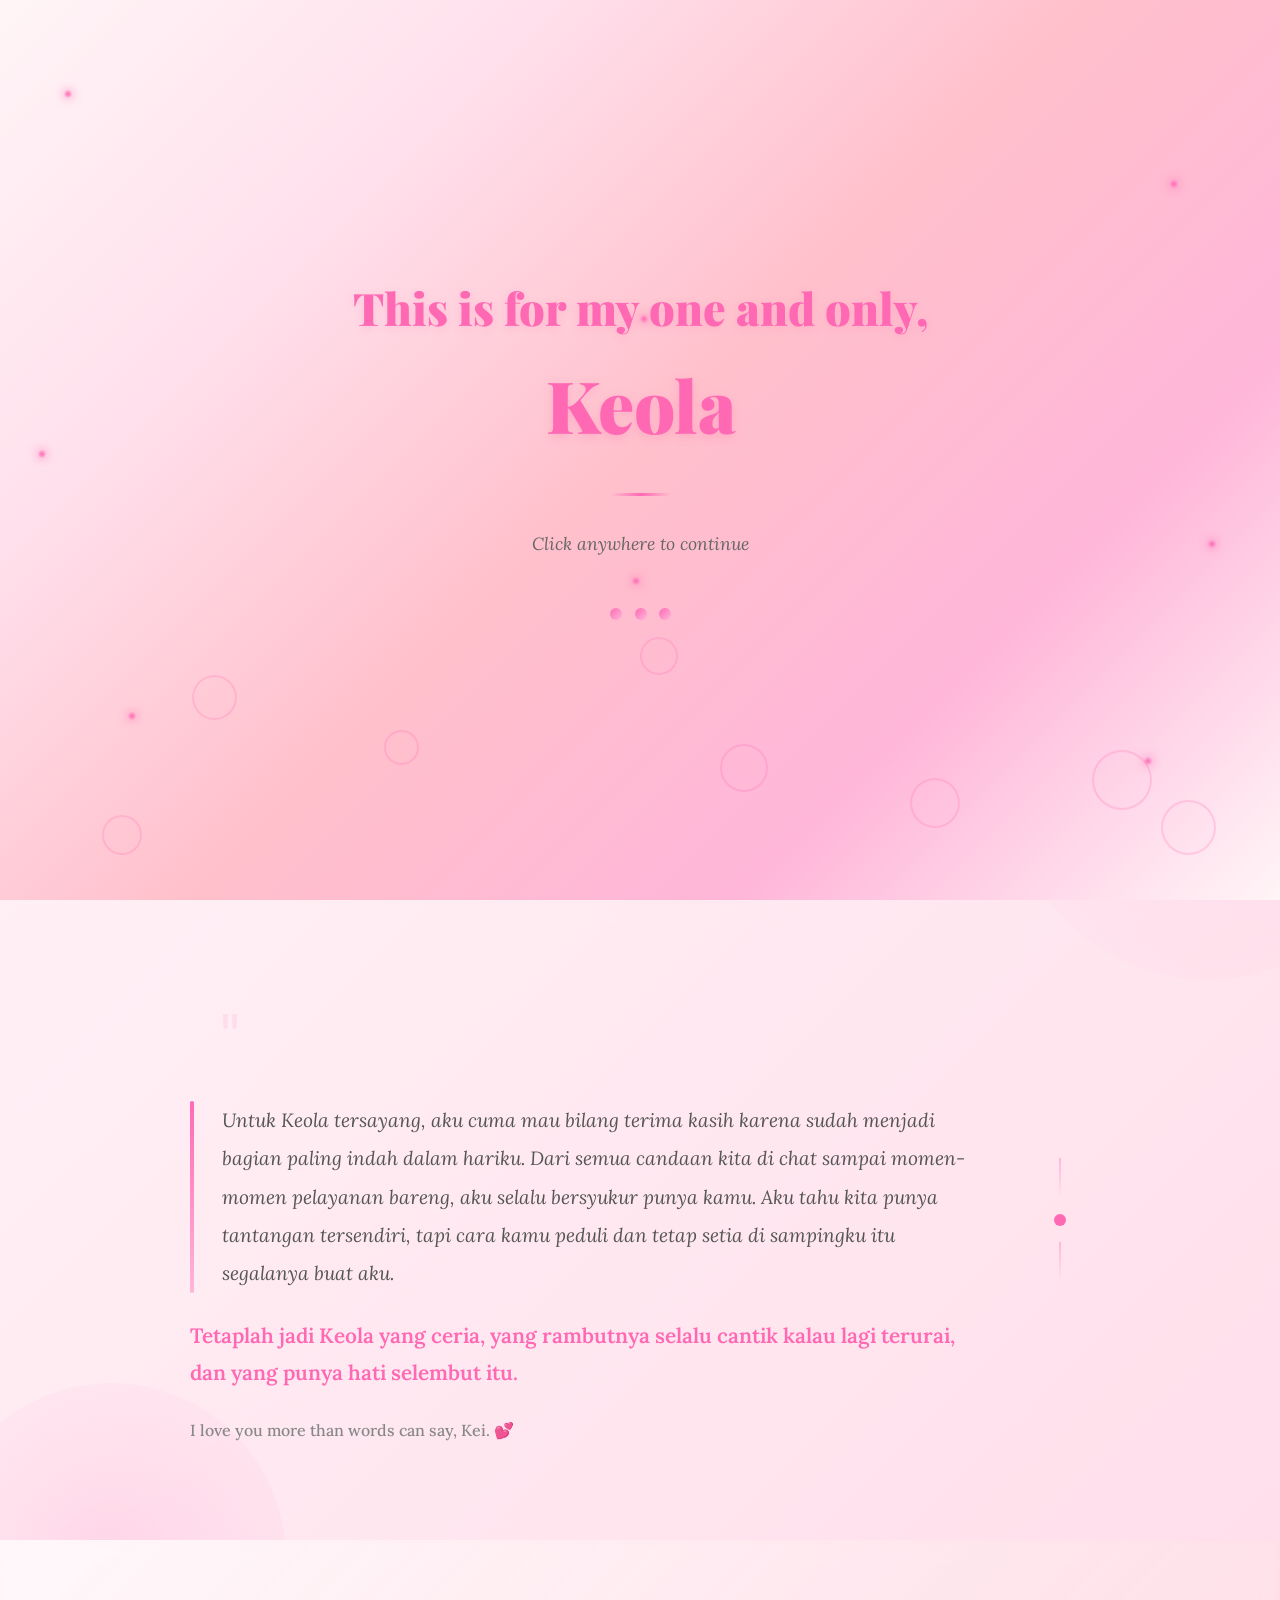
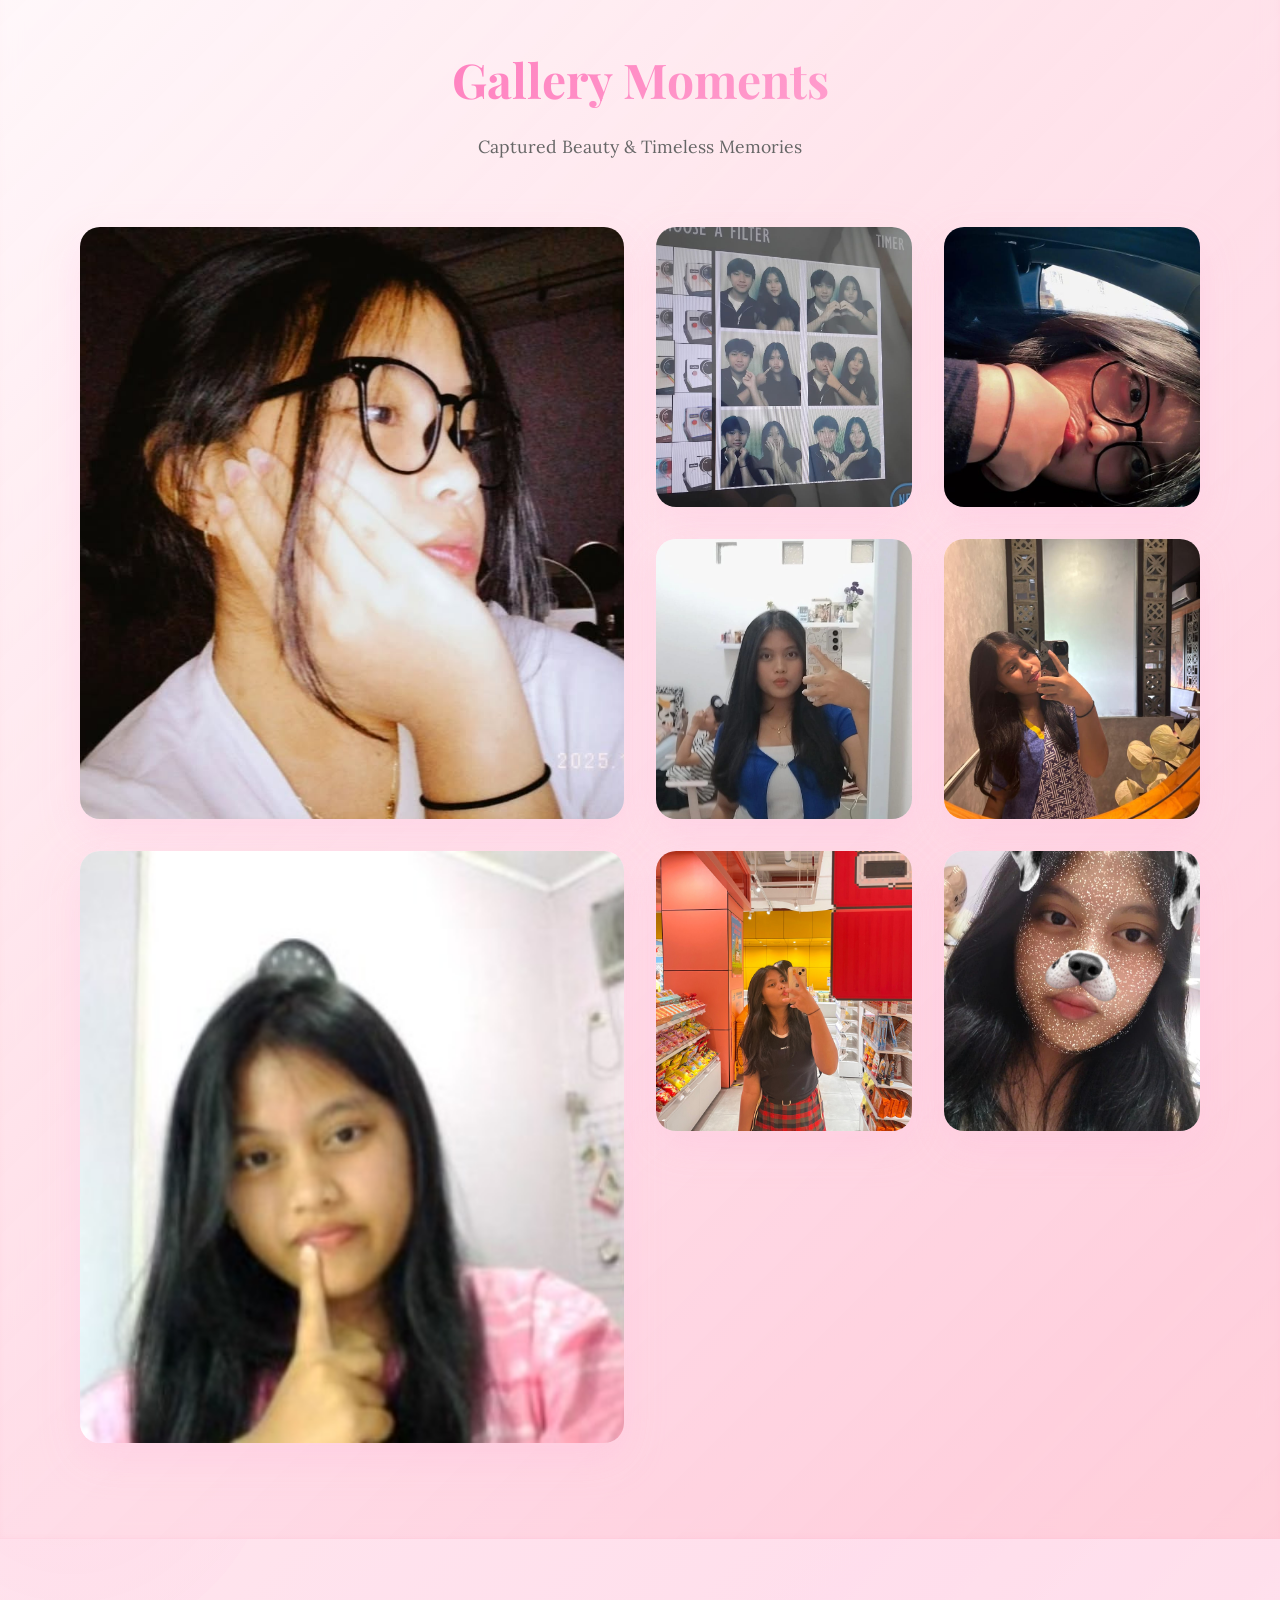
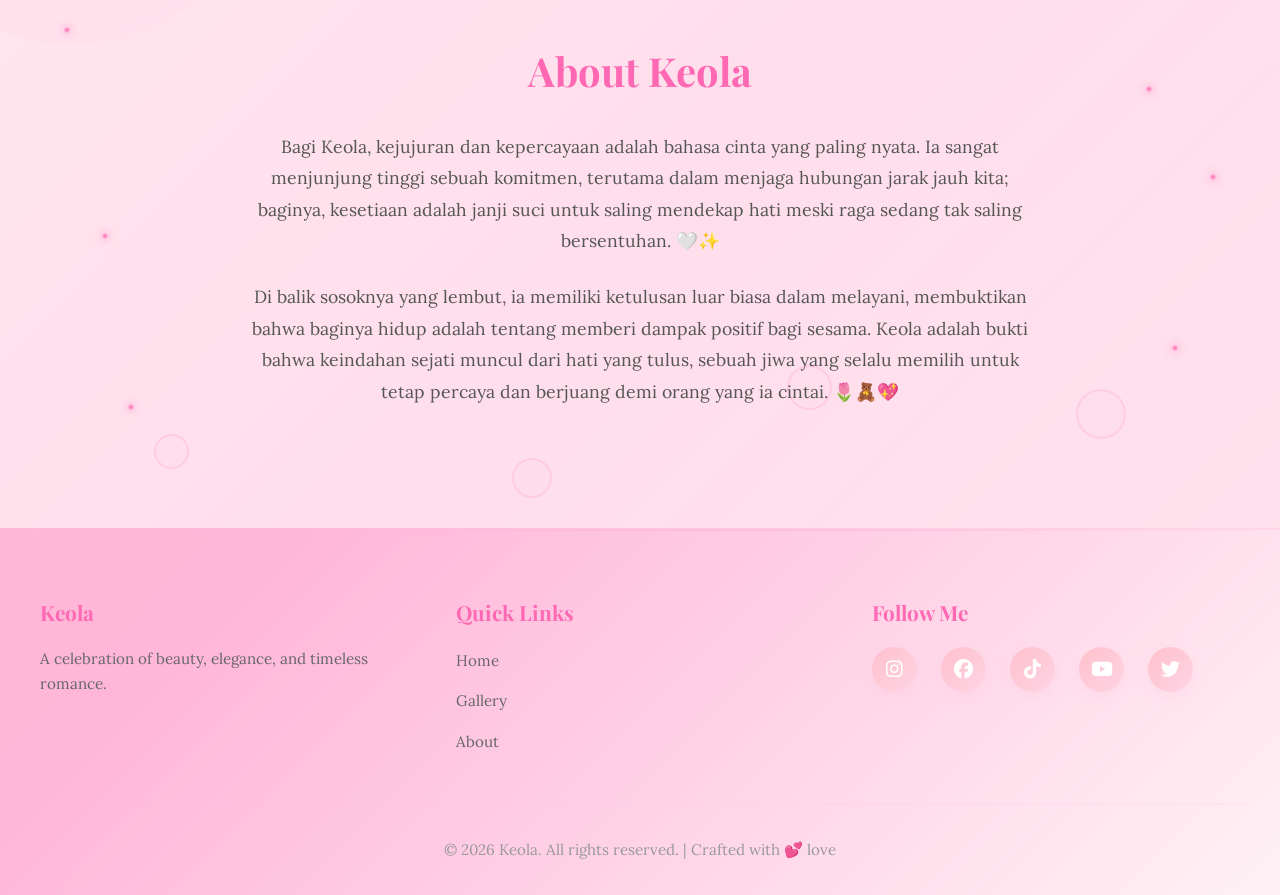
==== keolahtml/index.html @ 769387f6 "Add files via upload" ====
<!DOCTYPE html>
<html lang="id">
<head>
    <meta charset="UTF-8">
    <meta name="viewport" content="width=device-width, initial-scale=1.0">
    <title>Keola - Romantic Journey</title>
    <link rel="stylesheet" href="styles.css">
    <link rel="preconnect" href="https://fonts.googleapis.com">
    <link rel="preconnect" href="https://fonts.gstatic.com" crossorigin>
    <link href="https://fonts.googleapis.com/css2?family=Playfair+Display:wght@700;900&family=Lora:wght@400;500&display=swap" rel="stylesheet">
    <link rel="stylesheet" href="https://cdnjs.cloudflare.com/ajax/libs/font-awesome/6.4.0/css/all.min.css">
</head>
<body>
    <!-- Music Player (Auto-play & Looping) -->
    <audio id="bgMusic" autoplay loop preload="auto">
        <source src="assets/Firasat (Lirik) - Marcell.mp3" type="audio/mpeg">
    </audio>
    
    <!-- Splash Screen -->
    <div id="splashScreen" class="splash-screen">
        <div class="splash-content">
            <div class="splash-text-wrapper">
                <h1 class="splash-title">This is for my one and only,</h1>
                <p class="splash-subtitle">Keola</p>
                <div class="splash-divider"></div>
                <p class="splash-instruction">Click anywhere to continue</p>
            </div>
            <div class="splash-dots">
                <span class="dot"></span>
                <span class="dot"></span>
                <span class="dot"></span>
            </div>
        </div>
        
        <!-- Sparkle Elements -->
        <div class="sparkle sparkle-1"></div>
        <div class="sparkle sparkle-2"></div>
        <div class="sparkle sparkle-3"></div>
        <div class="sparkle sparkle-4"></div>
        <div class="sparkle sparkle-5"></div>
        <div class="sparkle sparkle-6"></div>
        <div class="sparkle sparkle-7"></div>
        <div class="sparkle sparkle-8"></div>
        
        <!-- Bubble Elements -->
        <div class="bubble bubble-1"></div>
        <div class="bubble bubble-2"></div>
        <div class="bubble bubble-3"></div>
        <div class="bubble bubble-4"></div>
        <div class="bubble bubble-5"></div>
        <div class="bubble bubble-6"></div>
        <div class="bubble bubble-7"></div>
        <div class="bubble bubble-8"></div>
    </div>
    
    <!-- Music Control Button -->
    <button class="music-toggle" id="musicToggle" title="Toggle Music">
        <i class="fas fa-volume-up"></i>
    </button>
    
    <!-- Gradient Background -->
    <div class="gradient-bg"></div>
    
    <!-- Navigation -->
    <nav class="navbar">
        <div class="logo">✨ Keola</div>
        <ul class="nav-links">
            <li><a href="#home">Home</a></li>
            <li><a href="#gallery">Gallery</a></li>
            <li><a href="#about">About</a></li>
        </ul>
    </nav>

    <!-- Hero Section with Video Background -->
    <section id="home" class="hero">
        <!-- Video Background Parallax -->
        <div class="hero-video-wrapper">
            <video autoplay muted loop playsinline class="hero-video">
                <source src="assets/keolavid.mp4" type="video/mp4">
            </video>
            <div class="hero-video-overlay"></div>
        </div>

        <div class="hero-content">
            <div class="hero-text">
                <h1 class="title">Keola</h1>
                <p class="subtitle">A Journey Through Beauty & Romance</p>
                <p class="description">Discover the elegance, warmth, and enchantment in every moment</p>
                <button class="cta-btn">Explore Now</button>
            </div>

            <div class="hero-images">
                <div class="image-container left-image">
                    <img src="assets/keola1.jpg" alt="Keola - Beautiful Moment 1" loading="lazy">
                    <div class="image-overlay"></div>
                </div>
                <div class="image-container right-image">
                    <img src="assets/keola2.jpg" alt="Keola - Beautiful Moment 2" loading="lazy">
                    <div class="image-overlay"></div>
                </div>
            </div>
        </div>

        <!-- Floating Particles -->
        <div class="particles">
            <div class="particle"></div>
            <div class="particle"></div>
            <div class="particle"></div>
            <div class="particle"></div>
            <div class="particle"></div>
        </div>
    </section>

    <!-- Quote/Testimonial Section -->
    <section id="quote" class="quote-section">
        <div class="quote-container">
            <div class="quote-wrapper">
                <svg class="quote-icon" viewBox="0 0 100 100">
                    <text x="50" y="80" font-size="80" text-anchor="middle">"</text>
                </svg>
                <p class="quote-text">Untuk Keola tersayang, aku cuma mau bilang terima kasih karena sudah menjadi bagian paling indah dalam hariku. Dari semua candaan kita di chat sampai momen-momen pelayanan bareng, aku selalu bersyukur punya kamu. Aku tahu kita punya tantangan tersendiri, tapi cara kamu peduli dan tetap setia di sampingku itu segalanya buat aku.</p>
                <p class="quote-highlight">Tetaplah jadi Keola yang ceria, yang rambutnya selalu cantik kalau lagi terurai, dan yang punya hati selembut itu.</p>
                <p class="quote-sign">I love you more than words can say, Kei. 💕</p>
            </div>
            <div class="quote-decoration">
                <div class="quote-line"></div>
                <div class="quote-dot"></div>
                <div class="quote-line"></div>
            </div>
        </div>
    </section>

    <!-- Gallery Section with Masonry -->
    <section id="gallery" class="gallery">
        <!-- Gallery Video Background -->
        <div class="gallery-video-wrapper">
            <video autoplay muted loop playsinline class="gallery-video">
                <source src="assets/keolavid2.mp4" type="video/mp4">
            </video>
            <div class="gallery-video-overlay"></div>
        </div>
        
        <div class="section-header">
            <h2>Gallery Moments</h2>
            <p>Captured Beauty & Timeless Memories</p>
        </div>
        
        <div class="gallery-masonry">
            <!-- Keola1.jpg -->
            <div class="gallery-item size-large">
                <div class="gallery-img-wrapper">
                    <img src="assets/keola1.jpg" alt="Keola Beautiful Moment 1" loading="lazy">
                    <div class="gallery-overlay">
                        <p>Essence of Beauty</p>
                    </div>
                </div>
            </div>
            
            <!-- Keola2.jpg -->
            <div class="gallery-item size-medium">
                <div class="gallery-img-wrapper">
                    <img src="assets/keola2.jpg" alt="Keola Beautiful Moment 2" loading="lazy">
                    <div class="gallery-overlay">
                        <p>Romantic Vibes</p>
                    </div>
                </div>
            </div>
            
            <!-- Keola3.jpeg -->
            <div class="gallery-item size-small">
                <div class="gallery-img-wrapper">
                    <img src="assets/keola3.jpeg" alt="Keola Beautiful Moment 3" loading="lazy">
                    <div class="gallery-overlay">
                        <p>Radiance</p>
                    </div>
                </div>
            </div>
            
            <!-- Keola4.jpeg -->
            <div class="gallery-item size-medium">
                <div class="gallery-img-wrapper">
                    <img src="assets/keola4.jpeg" alt="Keola Beautiful Moment 4" loading="lazy">
                    <div class="gallery-overlay">
                        <p>Grace</p>
                    </div>
                </div>
            </div>
            
            <!-- Keola5.jpeg -->
            <div class="gallery-item size-small">
                <div class="gallery-img-wrapper">
                    <img src="assets/keola5.jpeg" alt="Keola Beautiful Moment 5" loading="lazy">
                    <div class="gallery-overlay">
                        <p>Warmth</p>
                    </div>
                </div>
            </div>
            
            <!-- Keola6.jpeg -->
            <div class="gallery-item size-large">
                <div class="gallery-img-wrapper">
                    <img src="assets/keola6.jpeg" alt="Keola Beautiful Moment 6" loading="lazy">
                    <div class="gallery-overlay">
                        <p>Pure Light</p>
                    </div>
                </div>
            </div>
            
            <!-- Keola7.jpeg -->
            <div class="gallery-item size-small">
                <div class="gallery-img-wrapper">
                    <img src="assets/keola7.jpeg" alt="Keola Beautiful Moment 7" loading="lazy">
                    <div class="gallery-overlay">
                        <p>Serenity</p>
                    </div>
                </div>
            </div>
            
            <!-- Keola8.jpeg -->
            <div class="gallery-item size-medium">
                <div class="gallery-img-wrapper">
                    <img src="assets/keola8.jpeg" alt="Keola Beautiful Moment 8" loading="lazy">
                    <div class="gallery-overlay">
                        <p>Elegance</p>
                    </div>
                </div>
            </div>
            
            <!-- Keola9.jpeg -->
            <div class="gallery-item size-small">
                <div class="gallery-img-wrapper">
                    <img src="assets/keola9.jpeg" alt="Keola Beautiful Moment 9" loading="lazy">
                    <div class="gallery-overlay">
                        <p>Charm</p>
                    </div>
                </div>
            </div>
            
            <!-- Keola10.jpeg -->
            <div class="gallery-item size-medium">
                <div class="gallery-img-wrapper">
                    <img src="assets/keola10.jpeg" alt="Keola Beautiful Moment 10" loading="lazy">
                    <div class="gallery-overlay">
                        <p>Splendor</p>
                    </div>
                </div>
            </div>
        </div>
    </section>

    <!-- About Section -->
    <section id="about" class="about">
        <!-- Sparkle Elements -->
        <div class="about-sparkle sparkle-about-1"></div>
        <div class="about-sparkle sparkle-about-2"></div>
        <div class="about-sparkle sparkle-about-3"></div>
        <div class="about-sparkle sparkle-about-4"></div>
        <div class="about-sparkle sparkle-about-5"></div>
        <div class="about-sparkle sparkle-about-6"></div>
        
        <!-- Bubble Elements -->
        <div class="about-bubble bubble-about-1"></div>
        <div class="about-bubble bubble-about-2"></div>
        <div class="about-bubble bubble-about-3"></div>
        <div class="about-bubble bubble-about-4"></div>
        
        <div class="about-content">
            <h2>About Keola</h2>
            <p>Bagi Keola, kejujuran dan kepercayaan adalah bahasa cinta yang paling nyata. Ia sangat menjunjung tinggi sebuah komitmen, terutama dalam menjaga hubungan jarak jauh kita; baginya, kesetiaan adalah janji suci untuk saling mendekap hati meski raga sedang tak saling bersentuhan. 🤍✨</p>
            <p>Di balik sosoknya yang lembut, ia memiliki ketulusan luar biasa dalam melayani, membuktikan bahwa baginya hidup adalah tentang memberi dampak positif bagi sesama. Keola adalah bukti bahwa keindahan sejati muncul dari hati yang tulus, sebuah jiwa yang selalu memilih untuk tetap percaya dan berjuang demi orang yang ia cintai. 🌷🧸💖</p>
        </div>
    </section>

    <!-- Footer -->
    <footer class="footer">
        <div class="footer-content">
            <div class="footer-section">
                <h3>Keola</h3>
                <p>A celebration of beauty, elegance, and timeless romance.</p>
            </div>
            
            <div class="footer-section">
                <h4>Quick Links</h4>
                <ul>
                    <li><a href="#home">Home</a></li>
                    <li><a href="#gallery">Gallery</a></li>
                    <li><a href="#about">About</a></li>
                </ul>
            </div>
            
            <div class="footer-section">
                <h4>Follow Me</h4>
                <div class="social-links">
                    <a href="https://instagram.com" target="_blank" title="Instagram">
                        <i class="fab fa-instagram"></i>
                    </a>
                    <a href="https://facebook.com" target="_blank" title="Facebook">
                        <i class="fab fa-facebook"></i>
                    </a>
                    <a href="https://tiktok.com" target="_blank" title="TikTok">
                        <i class="fab fa-tiktok"></i>
                    </a>
                    <a href="https://youtube.com" target="_blank" title="YouTube">
                        <i class="fab fa-youtube"></i>
                    </a>
                    <a href="https://twitter.com" target="_blank" title="Twitter">
                        <i class="fab fa-twitter"></i>
                    </a>
                </div>
            </div>
        </div>
        
        <div class="footer-bottom">
            <p>&copy; 2026 Keola. All rights reserved. | Crafted with <span class="heart">💕</span> love</p>
        </div>
    </footer>

    <script src="script.js"></script>
</body>
</html>
---- keolahtml/styles.css ----
* {
    margin: 0;
    padding: 0;
    box-sizing: border-box;
}

:root {
    --primary-pink: #FFB6D9;
    --light-pink: #FFC0CB;
    --soft-pink: #FFD4E5;
    --dark-pink: #FF69B4;
    --cream: #FFF8F5;
    --gold: #D4AF37;
    --transition-smooth: all 0.5s cubic-bezier(0.34, 1.56, 0.64, 1);
}

html {
    scroll-behavior: smooth;
}

body {
    font-family: 'Lora', serif;
    color: #333;
    line-height: 1.8;
    overflow-x: hidden;
    background: linear-gradient(135deg, #fff5f7 0%, #ffe0ec 25%, #ffc0cb 50%, #ffb6d9 75%, #fff5f7 100%);
}

/* Audio Element (Hidden) */
#bgMusic {
    display: none;
}

/* ========== SPLASH SCREEN ========== */
.splash-screen {
    position: fixed;
    top: 0;
    left: 0;
    width: 100%;
    height: 100%;
    background: linear-gradient(135deg, #fff5f7 0%, #ffe0ec 25%, #ffc0cb 50%, #ffb6d9 75%, #fff5f7 100%);
    display: flex;
    align-items: center;
    justify-content: center;
    z-index: 2000;
    animation: fadeInSplash 0.8s ease-out;
    overflow: hidden;
}

@keyframes fadeInSplash {
    from {
        opacity: 0;
    }
    to {
        opacity: 1;
    }
}

.splash-screen.hide {
    animation: fadeOutSplash 0.8s ease-out forwards;
}

@keyframes fadeOutSplash {
    from {
        opacity: 1;
        transform: scale(1);
    }
    to {
        opacity: 0;
        transform: scale(1.05);
    }
}

.splash-content {
    text-align: center;
    position: relative;
    z-index: 10;
    animation: splashPopIn 1s cubic-bezier(0.34, 1.56, 0.64, 1) 0.3s both;
}

@keyframes splashPopIn {
    from {
        opacity: 0;
        transform: scale(0.8);
    }
    to {
        opacity: 1;
        transform: scale(1);
    }
}

.splash-text-wrapper {
    margin-bottom: 3rem;
}

.splash-title {
    font-family: 'Playfair Display', serif;
    font-size: 2.8rem;
    font-weight: 900;
    color: var(--dark-pink);
    margin: 0;
    line-height: 1.2;
    animation: textWave 2s ease-in-out infinite;
    text-shadow: 0 2px 8px rgba(255, 105, 180, 0.2);
}

@keyframes textWave {
    0%, 100% {
        filter: drop-shadow(0 0 5px rgba(255, 105, 180, 0.4));
    }
    50% {
        filter: drop-shadow(0 0 25px rgba(255, 105, 180, 0.7));
    }
}

.splash-subtitle {
    font-family: 'Playfair Display', serif;
    font-size: 4.5rem;
    font-weight: 900;
    color: var(--dark-pink);
    margin: 0.3rem 0 0 0;
    animation: subtitlePulse 1.5s ease-in-out infinite 0.3s;
    text-shadow: 0 3px 10px rgba(255, 105, 180, 0.3);
}

@keyframes subtitlePulse {
    0%, 100% {
        transform: scale(1);
        opacity: 0.9;
    }
    50% {
        transform: scale(1.1);
        opacity: 1;
    }
}

.splash-divider {
    width: 60px;
    height: 3px;
    background: linear-gradient(90deg, transparent, var(--dark-pink), transparent);
    margin: 1.5rem auto;
    animation: expandWidth 1s ease-out 0.6s both;
}

@keyframes expandWidth {
    from {
        width: 0;
        opacity: 0;
    }
    to {
        width: 60px;
        opacity: 1;
    }
}

.splash-instruction {
    font-size: 1.1rem;
    color: #666;
    margin: 2rem 0 0 0;
    animation: fadeInText 1.2s ease-out 0.9s both;
    font-style: italic;
}

@keyframes fadeInText {
    from {
        opacity: 0;
        transform: translateY(10px);
    }
    to {
        opacity: 1;
        transform: translateY(0);
    }
}

.splash-dots {
    display: flex;
    gap: 0.8rem;
    justify-content: center;
    margin-top: 2rem;
}

.splash-dots .dot {
    width: 12px;
    height: 12px;
    border-radius: 50%;
    background: linear-gradient(135deg, var(--dark-pink), var(--primary-pink));
    animation: bounceDot 1.4s ease-in-out infinite;
}

.splash-dots .dot:nth-child(2) {
    animation-delay: 0.2s;
}

.splash-dots .dot:nth-child(3) {
    animation-delay: 0.4s;
}

@keyframes bounceDot {
    0%, 100% {
        transform: translateY(0);
        opacity: 0.6;
    }
    50% {
        transform: translateY(-15px);
        opacity: 1;
    }
}

/* ========== SPARKLE ELEMENTS ========== */
.sparkle {
    position: absolute;
    width: 8px;
    height: 8px;
    background: radial-gradient(circle, var(--dark-pink), transparent);
    border-radius: 50%;
    box-shadow: 0 0 10px rgba(255, 105, 180, 0.8);
    animation: sparkleFloat 4s ease-in-out infinite;
    z-index: 5;
}

@keyframes sparkleFloat {
    0%, 100% {
        transform: translateY(0) translateX(0) scale(1);
        opacity: 0;
    }
    10% {
        opacity: 1;
    }
    90% {
        opacity: 1;
    }
    100% {
        transform: translateY(-100px) translateX(50px) scale(0);
        opacity: 0;
    }
}

.sparkle-1 {
    top: 10%;
    left: 5%;
    animation-duration: 3s;
    animation-delay: 0s;
}

.sparkle-2 {
    top: 20%;
    right: 8%;
    animation-duration: 3.5s;
    animation-delay: 0.5s;
}

.sparkle-3 {
    top: 50%;
    left: 3%;
    animation-duration: 4s;
    animation-delay: 1s;
}

.sparkle-4 {
    top: 60%;
    right: 5%;
    animation-duration: 3.8s;
    animation-delay: 0.8s;
}

.sparkle-5 {
    bottom: 20%;
    left: 10%;
    animation-duration: 4.2s;
    animation-delay: 1.2s;
}

.sparkle-6 {
    bottom: 15%;
    right: 10%;
    animation-duration: 3.6s;
    animation-delay: 0.3s;
}

.sparkle-7 {
    top: 35%;
    left: 50%;
    animation-duration: 3.9s;
    animation-delay: 0.7s;
}

.sparkle-8 {
    bottom: 35%;
    right: 50%;
    animation-duration: 4.1s;
    animation-delay: 1.4s;
}

/* ========== BUBBLE ELEMENTS ========== */
.bubble {
    position: absolute;
    border: 2px solid rgba(255, 105, 180, 0.6);
    border-radius: 50%;
    background: rgba(255, 182, 217, 0.1);
    animation: bubbleRise 8s ease-in infinite;
    z-index: 5;
    opacity: 0.4;
}

@keyframes bubbleRise {
    0% {
        transform: translateY(0) translateX(0) scale(1);
        opacity: 0.4;
    }
    50% {
        opacity: 0.6;
    }
    100% {
        transform: translateY(-200px) translateX(100px) scale(0.8);
        opacity: 0;
    }
}

.bubble-1 {
    width: 40px;
    height: 40px;
    bottom: 5%;
    left: 8%;
    animation-duration: 7s;
    animation-delay: 0s;
}

.bubble-2 {
    width: 60px;
    height: 60px;
    bottom: 10%;
    right: 10%;
    animation-duration: 8s;
    animation-delay: 1s;
}

.bubble-3 {
    width: 35px;
    height: 35px;
    bottom: 15%;
    left: 30%;
    animation-duration: 7.5s;
    animation-delay: 1.5s;
}

.bubble-4 {
    width: 50px;
    height: 50px;
    bottom: 8%;
    right: 25%;
    animation-duration: 8.5s;
    animation-delay: 0.5s;
}

.bubble-5 {
    width: 45px;
    height: 45px;
    bottom: 20%;
    left: 15%;
    animation-duration: 7.8s;
    animation-delay: 2s;
}

.bubble-6 {
    width: 55px;
    height: 55px;
    bottom: 5%;
    right: 5%;
    animation-duration: 8.2s;
    animation-delay: 1.2s;
}

.bubble-7 {
    width: 38px;
    height: 38px;
    bottom: 25%;
    left: 50%;
    animation-duration: 7.3s;
    animation-delay: 0.8s;
}

.bubble-8 {
    width: 48px;
    height: 48px;
    bottom: 12%;
    right: 40%;
    animation-duration: 8.3s;
    animation-delay: 1.8s;
}
.music-toggle {
    position: fixed;
    bottom: 30px;
    right: 30px;
    width: 50px;
    height: 50px;
    border-radius: 50%;
    background: linear-gradient(135deg, var(--dark-pink), var(--primary-pink));
    border: none;
    color: white;
    font-size: 1.2rem;
    cursor: pointer;
    z-index: 999;
    box-shadow: 0 8px 25px rgba(255, 105, 180, 0.3);
    transition: var(--transition-smooth);
    display: flex;
    align-items: center;
    justify-content: center;
    animation: floatButton 3s ease-in-out infinite;
}

@keyframes floatButton {
    0%, 100% { transform: translateY(0); }
    50% { transform: translateY(-10px); }
}

.music-toggle:hover {
    transform: scale(1.15) translateY(-10px);
    box-shadow: 0 12px 35px rgba(255, 105, 180, 0.5);
}

.music-toggle:active {
    transform: scale(0.95);
}

.music-toggle.muted {
    background: linear-gradient(135deg, #999, #bbb);
    opacity: 0.7;
}

/* Gradient Background */
.gradient-bg {
    position: fixed;
    top: 0;
    left: 0;
    width: 100%;
    height: 100%;
    background: linear-gradient(135deg, 
        #fff5f7 0%, 
        #ffe0ec 25%,
        #ffc0cb 50%, 
        #ffb6d9 75%, 
        #fff5f7 100%);
    background-size: 400% 400%;
    animation: gradientShift 15s ease infinite;
    z-index: -2;
    pointer-events: none;
}

@keyframes gradientShift {
    0% { background-position: 0% 50%; }
    50% { background-position: 100% 50%; }
    100% { background-position: 0% 50%; }
}

/* Navigation Bar */
.navbar {
    position: fixed;
    top: 0;
    left: 0;
    right: 0;
    display: flex;
    justify-content: space-between;
    align-items: center;
    padding: 1.5rem 3rem;
    background: rgba(255, 255, 255, 0.7);
    backdrop-filter: blur(10px);
    z-index: 1000;
    box-shadow: 0 4px 30px rgba(255, 182, 217, 0.15);
    animation: navSlideDown 0.8s ease;
}

@keyframes navSlideDown {
    from {
        transform: translateY(-100%);
        opacity: 0;
    }
    to {
        transform: translateY(0);
        opacity: 1;
    }
}

.logo {
    font-family: 'Playfair Display', serif;
    font-size: 1.8rem;
    font-weight: 700;
    background: linear-gradient(135deg, var(--dark-pink), var(--primary-pink));
    -webkit-background-clip: text;
    -webkit-text-fill-color: transparent;
    background-clip: text;
    transition: var(--transition-smooth);
}

.logo:hover {
    transform: scale(1.1) rotate(2deg);
    filter: drop-shadow(0 5px 15px rgba(255, 105, 180, 0.4));
}

.nav-links {
    display: flex;
    list-style: none;
    gap: 2rem;
}

.nav-links a {
    text-decoration: none;
    color: #333;
    font-weight: 500;
    position: relative;
    transition: color 0.3s ease;
}

.nav-links a::after {
    content: '';
    position: absolute;
    bottom: -5px;
    left: 0;
    width: 0;
    height: 2px;
    background: linear-gradient(90deg, var(--dark-pink), var(--primary-pink));
    transition: width 0.3s ease;
}

.nav-links a:hover::after {
    width: 100%;
}

/* Hero Section */
.hero {
    position: relative;
    min-height: 100vh;
    display: flex;
    align-items: center;
    justify-content: center;
    padding: 6rem 3rem 3rem;
    overflow: hidden;
    z-index: 1;
}

/* Hero Video Background with Parallax */
.hero-video-wrapper {
    position: absolute;
    top: 0;
    left: 0;
    width: 100%;
    height: 100%;
    z-index: 0;
    overflow: hidden;
}

.hero-video {
    width: 100%;
    height: 100%;
    object-fit: cover;
    display: block;
    will-change: transform;
}

.hero-video-overlay {
    position: absolute;
    top: 0;
    left: 0;
    width: 100%;
    height: 100%;
    background: linear-gradient(135deg, 
        rgba(255, 255, 255, 0.4) 0%,
        rgba(255, 224, 236, 0.3) 50%,
        rgba(255, 192, 203, 0.4) 100%);
    z-index: 1;
    backdrop-filter: blur(2px);
    pointer-events: none;
}

.hero-content {
    display: grid;
    grid-template-columns: 1fr 1fr;
    gap: 3rem;
    align-items: center;
    max-width: 1400px;
    width: 100%;
    animation: fadeInUp 1s ease-out;
    position: relative;
    z-index: 10;
}

@keyframes fadeInUp {
    from {
        opacity: 0;
        transform: translateY(30px);
    }
    to {
        opacity: 1;
        transform: translateY(0);
    }
}

.hero-text {
    z-index: 10;
    animation: slideInLeft 1s ease-out;
}

@keyframes slideInLeft {
    from {
        opacity: 0;
        transform: translateX(-50px);
    }
    to {
        opacity: 1;
        transform: translateX(0);
    }
}

.title {
    font-family: 'Playfair Display', serif;
    font-size: 5rem;
    font-weight: 900;
    background: linear-gradient(135deg, var(--dark-pink), var(--primary-pink), var(--soft-pink));
    -webkit-background-clip: text;
    -webkit-text-fill-color: transparent;
    background-clip: text;
    line-height: 1.1;
    margin-bottom: 1rem;
    text-shadow: 0 2px 10px rgba(255, 182, 217, 0.2);
    animation: textGlow 3s ease-in-out infinite;
}

@keyframes textGlow {
    0%, 100% { 
        filter: drop-shadow(0 0 5px rgba(255, 105, 180, 0.3));
    }
    50% { 
        filter: drop-shadow(0 0 20px rgba(255, 105, 180, 0.6));
    }
}

.subtitle {
    font-size: 1.5rem;
    color: var(--dark-pink);
    margin-bottom: 0.5rem;
    font-weight: 500;
    animation: slideInLeft 1s ease-out 0.2s both;
}

.description {
    font-size: 1.1rem;
    color: #555;
    margin-bottom: 2rem;
    line-height: 1.6;
    animation: slideInLeft 1s ease-out 0.4s both;
}

.cta-btn {
    padding: 0.9rem 2.5rem;
    font-size: 1rem;
    border: none;
    border-radius: 50px;
    background: linear-gradient(135deg, var(--dark-pink), var(--primary-pink));
    color: white;
    cursor: pointer;
    font-weight: 600;
    transition: var(--transition-smooth);
    box-shadow: 0 8px 25px rgba(255, 105, 180, 0.3);
    font-family: 'Lora', serif;
    animation: slideInLeft 1s ease-out 0.6s both;
    position: relative;
    overflow: hidden;
}

.cta-btn::before {
    content: '';
    position: absolute;
    top: 0;
    left: -100%;
    width: 100%;
    height: 100%;
    background: linear-gradient(90deg, transparent, rgba(255, 255, 255, 0.3), transparent);
    transition: left 0.5s;
}

.cta-btn:hover::before {
    left: 100%;
}

.cta-btn:hover {
    transform: translateY(-5px) scale(1.05);
    box-shadow: 0 15px 40px rgba(255, 105, 180, 0.5);
}

.cta-btn:active {
    transform: translateY(-2px) scale(1.02);
}

/* Hero Images */
.hero-images {
    display: grid;
    grid-template-columns: 1fr 1fr;
    gap: 2rem;
    animation: slideInRight 1s ease-out;
    perspective: 1000px;
}

@keyframes slideInRight {
    from {
        opacity: 0;
        transform: translateX(50px);
    }
    to {
        opacity: 1;
        transform: translateX(0);
    }
}

.image-container {
    position: relative;
    border-radius: 20px;
    overflow: hidden;
    box-shadow: 0 15px 50px rgba(255, 182, 217, 0.3);
    transition: var(--transition-smooth);
    cursor: pointer;
    transform-style: preserve-3d;
}

.image-container img {
    width: 100%;
    height: 400px;
    object-fit: cover;
    display: block;
    transition: transform 0.6s cubic-bezier(0.34, 1.56, 0.64, 1);
}

.image-container:hover {
    transform: translateY(-10px) rotateX(5deg) rotateY(-5deg);
    box-shadow: 0 25px 60px rgba(255, 182, 217, 0.5);
}

.image-container:hover img {
    transform: scale(1.12) rotate(2deg);
}

.image-overlay {
    position: absolute;
    top: 0;
    left: 0;
    width: 100%;
    height: 100%;
    background: linear-gradient(135deg, rgba(255, 182, 217, 0.4), rgba(255, 105, 180, 0.3));
    opacity: 0;
    transition: opacity 0.5s cubic-bezier(0.34, 1.56, 0.64, 1);
    display: flex;
    align-items: center;
    justify-content: center;
}

.image-container:hover .image-overlay {
    opacity: 1;
}

.image-overlay p {
    color: white;
    font-size: 1.3rem;
    font-weight: 600;
    text-shadow: 0 3px 10px rgba(0, 0, 0, 0.3);
    animation: fadeInScale 0.5s ease;
}

@keyframes fadeInScale {
    from {
        opacity: 0;
        transform: scale(0.8);
    }
    to {
        opacity: 1;
        transform: scale(1);
    }
}

.left-image {
    transform: translateY(20px);
    animation: floatLeft 3s ease-in-out infinite;
}

.right-image {
    transform: translateY(-20px);
    animation: floatRight 3s ease-in-out infinite;
}

@keyframes floatLeft {
    0%, 100% { transform: translateY(20px) rotateZ(-1deg); }
    50% { transform: translateY(0px) rotateZ(1deg); }
}

@keyframes floatRight {
    0%, 100% { transform: translateY(-20px) rotateZ(1deg); }
    50% { transform: translateY(-40px) rotateZ(-1deg); }
}

/* Particles */
.particles {
    position: absolute;
    width: 100%;
    height: 100%;
    top: 0;
    left: 0;
    overflow: hidden;
    z-index: 0;
}

.particle {
    position: absolute;
    width: 10px;
    height: 10px;
    background: radial-gradient(circle, rgba(255, 182, 217, 0.8), transparent);
    border-radius: 50%;
    animation: float 20s infinite ease-in;
    box-shadow: 0 0 20px rgba(255, 182, 217, 0.6);
}

.particle:nth-child(1) {
    top: 20%;
    left: 10%;
    animation-duration: 20s;
    animation-delay: 0s;
}

.particle:nth-child(2) {
    top: 50%;
    left: 80%;
    animation-duration: 25s;
    animation-delay: 2s;
}

.particle:nth-child(3) {
    top: 70%;
    left: 20%;
    animation-duration: 22s;
    animation-delay: 4s;
}

.particle:nth-child(4) {
    top: 30%;
    left: 60%;
    animation-duration: 28s;
    animation-delay: 1s;
}

.particle:nth-child(5) {
    top: 80%;
    left: 50%;
    animation-duration: 26s;
    animation-delay: 3s;
}

@keyframes float {
    0% {
        transform: translateY(0) translateX(0) scale(1);
        opacity: 0;
    }
    10% {
        opacity: 1;
    }
    90% {
        opacity: 1;
    }
    100% {
        transform: translateY(-100vh) translateX(100px) scale(0);
        opacity: 0;
    }
}

/* Quote Section */
.quote-section {
    padding: 6rem 3rem;
    background: linear-gradient(135deg, rgba(255, 240, 245, 0.95), rgba(255, 224, 236, 0.95));
    backdrop-filter: blur(10px);
    position: relative;
    overflow: hidden;
}

.quote-section::before {
    content: '';
    position: absolute;
    top: -50%;
    right: -10%;
    width: 400px;
    height: 400px;
    background: radial-gradient(circle, rgba(255, 182, 217, 0.2), transparent);
    border-radius: 50%;
    animation: float 20s ease-in-out infinite;
}

.quote-section::after {
    content: '';
    position: absolute;
    bottom: -30%;
    left: -5%;
    width: 350px;
    height: 350px;
    background: radial-gradient(circle, rgba(255, 105, 180, 0.15), transparent);
    border-radius: 50%;
    animation: float 25s ease-in-out infinite reverse;
}

.quote-container {
    max-width: 900px;
    margin: 0 auto;
    position: relative;
    z-index: 10;
    display: flex;
    align-items: center;
    justify-content: center;
    gap: 3rem;
}

.quote-wrapper {
    flex: 1;
    animation: slideInUp 1s ease-out 0.3s both;
}

@keyframes slideInUp {
    from {
        opacity: 0;
        transform: translateY(40px);
    }
    to {
        opacity: 1;
        transform: translateY(0);
    }
}

.quote-icon {
    width: 80px;
    height: 80px;
    fill: var(--primary-pink);
    opacity: 0.3;
    margin-bottom: 1rem;
    animation: bounce 2s ease-in-out infinite;
}

@keyframes bounce {
    0%, 100% { transform: translateY(0); }
    50% { transform: translateY(-15px); }
}

.quote-text {
    font-size: 1.2rem;
    color: #555;
    line-height: 2;
    margin-bottom: 1.5rem;
    font-style: italic;
    transition: var(--transition-smooth);
    position: relative;
    padding-left: 2rem;
}

.quote-text::before {
    content: '';
    position: absolute;
    left: 0;
    top: 0;
    width: 4px;
    height: 100%;
    background: linear-gradient(180deg, var(--dark-pink), var(--primary-pink));
    border-radius: 2px;
}

.quote-text:hover {
    color: var(--dark-pink);
    transform: translateX(10px);
}

.quote-highlight {
    font-size: 1.3rem;
    font-weight: 600;
    color: var(--dark-pink);
    margin-bottom: 1.5rem;
    animation: slideInUp 1s ease-out 0.5s both;
}

.quote-sign {
    font-size: 1rem;
    color: #888;
    font-weight: 500;
    animation: slideInUp 1s ease-out 0.7s both;
}

.quote-decoration {
    flex: 0 0 60px;
    display: flex;
    flex-direction: column;
    align-items: center;
    gap: 1rem;
    animation: slideInRight 1s ease-out 0.3s both;
}

.quote-line {
    width: 2px;
    height: 40px;
    background: linear-gradient(180deg, var(--primary-pink), transparent);
    animation: expandHeight 1s ease-out 0.5s both;
}

@keyframes expandHeight {
    from {
        height: 0;
    }
    to {
        height: 40px;
    }
}

.quote-dot {
    width: 12px;
    height: 12px;
    background: var(--dark-pink);
    border-radius: 50%;
    animation: pulse 2s ease-in-out infinite;
}

@keyframes pulse {
    0%, 100% {
        box-shadow: 0 0 0 0 rgba(255, 105, 180, 0.7);
    }
    50% {
        box-shadow: 0 0 0 10px rgba(255, 105, 180, 0);
    }
}

/* Gallery Section with Masonry */
.gallery {
    padding: 6rem 3rem;
    background: rgba(255, 255, 255, 0.3);
    backdrop-filter: blur(10px);
    position: relative;
    overflow: hidden;
}

/* Gallery Video Background */
.gallery-video-wrapper {
    position: absolute;
    top: 0;
    left: 0;
    width: 100%;
    height: 100%;
    z-index: 0;
    overflow: hidden;
}

.gallery-video {
    width: 100%;
    height: 100%;
    object-fit: cover;
    display: block;
    will-change: transform;
    opacity: 0.70;
}

.gallery-video-overlay {
    position: absolute;
    top: 0;
    left: 0;
    width: 100%;
    height: 100%;
    background: linear-gradient(135deg, 
        rgba(255, 255, 255, 0.6) 0%,
        rgba(255, 224, 236, 0.5) 50%,
        rgba(255, 192, 203, 0.6) 100%);
    z-index: 1;
    backdrop-filter: blur(3px);
    pointer-events: none;
}

.section-header {
    text-align: center;
    margin-bottom: 4rem;
    animation: slideInUp 1s ease-out;
    position: relative;
    z-index: 10;
}

.section-header h2 {
    font-family: 'Playfair Display', serif;
    font-size: 3rem;
    background: linear-gradient(135deg, var(--dark-pink), var(--primary-pink));
    -webkit-background-clip: text;
    -webkit-text-fill-color: transparent;
    background-clip: text;
    margin-bottom: 0.5rem;
}

.section-header p {
    font-size: 1.1rem;
    color: #666;
}

.gallery-masonry {
    display: grid;
    grid-template-columns: repeat(auto-fit, minmax(250px, 1fr));
    gap: 2rem;
    max-width: 1600px;
    margin: 0 auto;
    grid-auto-rows: 280px;
    padding: 0 2rem;
    position: relative;
    z-index: 10;
}

.gallery-item {
    position: relative;
    border-radius: 20px;
    overflow: hidden;
    cursor: pointer;
    box-shadow: 0 15px 40px rgba(255, 182, 217, 0.3);
    transition: var(--transition-smooth);
    animation: fadeInScale 0.8s ease-out;
    transform-style: preserve-3d;
    background: linear-gradient(135deg, rgba(255, 240, 245, 0.8), rgba(255, 224, 236, 0.8));
}

.gallery-item:nth-child(1) { animation-delay: 0.1s; }
.gallery-item:nth-child(2) { animation-delay: 0.2s; }
.gallery-item:nth-child(3) { animation-delay: 0.3s; }
.gallery-item:nth-child(4) { animation-delay: 0.4s; }
.gallery-item:nth-child(5) { animation-delay: 0.5s; }
.gallery-item:nth-child(6) { animation-delay: 0.6s; }
.gallery-item:nth-child(7) { animation-delay: 0.7s; }
.gallery-item:nth-child(8) { animation-delay: 0.8s; }
.gallery-item:nth-child(9) { animation-delay: 0.9s; }
.gallery-item:nth-child(10) { animation-delay: 1s; }
.gallery-item:nth-child(11) { animation-delay: 1.1s; }
.gallery-item:nth-child(12) { animation-delay: 1.2s; }

.gallery-item.size-large {
    grid-column: span 2;
    grid-row: span 2;
}

.gallery-item.size-medium {
    grid-column: span 1;
    grid-row: span 1;
}

.gallery-item.size-small {
    grid-column: span 1;
    grid-row: span 1;
}

.gallery-img-wrapper {
    position: relative;
    width: 100%;
    height: 100%;
    overflow: hidden;
}

.gallery-img-wrapper img {
    width: 100%;
    height: 100%;
    object-fit: cover;
    transition: transform 0.7s cubic-bezier(0.34, 1.56, 0.64, 1);
    display: block;
}

.gallery-item:hover .gallery-img-wrapper img {
    transform: scale(1.15) rotate(3deg);
}

.gallery-overlay {
    position: absolute;
    top: 0;
    left: 0;
    width: 100%;
    height: 100%;
    background: linear-gradient(135deg, rgba(255, 105, 180, 0.5), rgba(255, 182, 217, 0.4));
    display: flex;
    align-items: center;
    justify-content: center;
    opacity: 0;
    transition: opacity 0.5s cubic-bezier(0.34, 1.56, 0.64, 1);
    backdrop-filter: blur(2px);
}

.gallery-item:hover .gallery-overlay {
    opacity: 1;
}

.gallery-overlay p {
    color: white;
    font-size: 1.2rem;
    font-weight: 600;
    text-shadow: 0 3px 10px rgba(0, 0, 0, 0.3);
    text-align: center;
    animation: popIn 0.5s cubic-bezier(0.34, 1.56, 0.64, 1);
}

@keyframes popIn {
    0% {
        opacity: 0;
        transform: scale(0) rotate(-180deg);
    }
    100% {
        opacity: 1;
        transform: scale(1) rotate(0deg);
    }
}

@keyframes fadeInScale {
    from {
        opacity: 0;
        transform: scale(0.8);
    }
    to {
        opacity: 1;
        transform: scale(1);
    }
}

/* About Section */
.about {
    padding: 6rem 3rem;
    background: linear-gradient(135deg, rgba(255, 240, 245, 0.8), rgba(255, 224, 236, 0.8));
    position: relative;
    overflow: hidden;
}

.about::before {
    content: '';
    position: absolute;
    top: -50%;
    left: -10%;
    width: 400px;
    height: 400px;
    background: radial-gradient(circle, rgba(255, 182, 217, 0.2), transparent);
    border-radius: 50%;
    animation: float 25s ease-in-out infinite;
}

.about-content {
    max-width: 800px;
    margin: 0 auto;
    text-align: center;
    position: relative;
    z-index: 10;
    animation: slideInUp 1s ease-out;
}

.about-content h2 {
    font-family: 'Playfair Display', serif;
    font-size: 2.5rem;
    color: var(--dark-pink);
    margin-bottom: 1.5rem;
}

.about-content p {
    font-size: 1.1rem;
    color: #555;
    margin-bottom: 1.5rem;
    line-height: 1.8;
    transition: var(--transition-smooth);
}

.about-content p:hover {
    color: var(--dark-pink);
    transform: translateX(10px);
}

.about-closing {
    font-size: 1.25rem;
    font-weight: 600;
    color: var(--dark-pink);
    background: rgba(255, 182, 217, 0.1);
    padding: 1.5rem;
    border-radius: 15px;
    border-left: 5px solid var(--dark-pink);
    margin-top: 2rem;
    animation: slideInUp 1s ease-out 0.6s both;
}

/* ========== ABOUT SPARKLES ========== */
.about-sparkle {
    position: absolute;
    width: 6px;
    height: 6px;
    background: radial-gradient(circle, var(--dark-pink), transparent);
    border-radius: 50%;
    box-shadow: 0 0 8px rgba(255, 105, 180, 0.7);
    animation: aboutSparkleFloat 5s ease-in-out infinite;
    z-index: 5;
}

@keyframes aboutSparkleFloat {
    0%, 100% {
        transform: translateY(0) translateX(0) scale(1);
        opacity: 0;
    }
    10% {
        opacity: 1;
    }
    90% {
        opacity: 1;
    }
    100% {
        transform: translateY(-80px) translateX(40px) scale(0);
        opacity: 0;
    }
}

.sparkle-about-1 {
    top: 15%;
    left: 5%;
    animation-duration: 4s;
    animation-delay: 0s;
}

.sparkle-about-2 {
    top: 25%;
    right: 10%;
    animation-duration: 4.5s;
    animation-delay: 0.5s;
}

.sparkle-about-3 {
    top: 50%;
    left: 8%;
    animation-duration: 4.2s;
    animation-delay: 1s;
}

.sparkle-about-4 {
    bottom: 30%;
    right: 8%;
    animation-duration: 4.8s;
    animation-delay: 0.8s;
}

.sparkle-about-5 {
    top: 40%;
    right: 5%;
    animation-duration: 4.3s;
    animation-delay: 1.2s;
}

.sparkle-about-6 {
    bottom: 20%;
    left: 10%;
    animation-duration: 4.6s;
    animation-delay: 0.3s;
}

/* ========== ABOUT BUBBLES ========== */
.about-bubble {
    position: absolute;
    border: 2px solid rgba(255, 105, 180, 0.5);
    border-radius: 50%;
    background: rgba(255, 182, 217, 0.08);
    animation: aboutBubbleRise 9s ease-in infinite;
    z-index: 4;
    opacity: 0.3;
}

@keyframes aboutBubbleRise {
    0% {
        transform: translateY(0) translateX(0) scale(1);
        opacity: 0.3;
    }
    50% {
        opacity: 0.5;
    }
    100% {
        transform: translateY(-150px) translateX(80px) scale(0.9);
        opacity: 0;
    }
}

.bubble-about-1 {
    width: 35px;
    height: 35px;
    bottom: 10%;
    left: 12%;
    animation-duration: 8s;
    animation-delay: 0s;
}

.bubble-about-2 {
    width: 50px;
    height: 50px;
    bottom: 15%;
    right: 12%;
    animation-duration: 9s;
    animation-delay: 1s;
}

.bubble-about-3 {
    width: 40px;
    height: 40px;
    bottom: 5%;
    left: 40%;
    animation-duration: 8.5s;
    animation-delay: 1.5s;
}

.bubble-about-4 {
    width: 45px;
    height: 45px;
    bottom: 20%;
    right: 35%;
    animation-duration: 8.8s;
    animation-delay: 0.5s;
}

/* Contact Section */
.contact {
    padding: 6rem 3rem;
    text-align: center;
    position: relative;
    overflow: hidden;
}

.contact::before {
    content: '';
    position: absolute;
    bottom: -50%;
    right: -10%;
    width: 400px;
    height: 400px;
    background: radial-gradient(circle, rgba(255, 182, 217, 0.2), transparent);
    border-radius: 50%;
    animation: float 20s ease-in-out infinite;
}

.contact-content {
    position: relative;
    z-index: 10;
    animation: slideInUp 1s ease-out;
}

.contact-content h2 {
    font-family: 'Playfair Display', serif;
    font-size: 2.5rem;
    color: var(--dark-pink);
    margin-bottom: 0.5rem;
}

.contact-content p {
    font-size: 1.1rem;
    color: #666;
    margin-bottom: 2rem;
}

.contact-btn {
    padding: 0.9rem 2.5rem;
    font-size: 1rem;
    border: 2px solid var(--dark-pink);
    border-radius: 50px;
    background: white;
    color: var(--dark-pink);
    cursor: pointer;
    font-weight: 600;
    transition: var(--transition-smooth);
    font-family: 'Lora', serif;
    position: relative;
    overflow: hidden;
}

.contact-btn::before {
    content: '';
    position: absolute;
    top: 0;
    left: -100%;
    width: 100%;
    height: 100%;
    background: linear-gradient(135deg, var(--dark-pink), var(--primary-pink));
    z-index: -1;
    transition: left 0.5s;
}

.contact-btn:hover::before {
    left: 0;
}

.contact-btn:hover {
    color: white;
    transform: translateY(-5px) scale(1.05);
    box-shadow: 0 15px 40px rgba(255, 105, 180, 0.4);
}

/* Footer */
.footer {
    background: linear-gradient(135deg, rgba(255, 182, 217, 0.15), rgba(255, 224, 236, 0.15));
    border-top: 2px solid rgba(255, 182, 217, 0.3);
    padding: 4rem 2rem 2rem;
    color: #555;
    font-size: 0.95rem;
    position: relative;
    overflow: hidden;
}

.footer::before {
    content: '';
    position: absolute;
    top: 0;
    left: 0;
    right: 0;
    height: 1px;
    background: linear-gradient(90deg, transparent, var(--primary-pink), transparent);
}

.footer-content {
    display: grid;
    grid-template-columns: repeat(auto-fit, minmax(250px, 1fr));
    gap: 3rem;
    max-width: 1200px;
    margin: 0 auto 3rem;
}

.footer-section h3,
.footer-section h4 {
    font-family: 'Playfair Display', serif;
    color: var(--dark-pink);
    margin-bottom: 1rem;
    font-size: 1.3rem;
}

.footer-section p {
    line-height: 1.6;
    color: #666;
}

.footer-section ul {
    list-style: none;
    display: flex;
    flex-direction: column;
    gap: 0.8rem;
}

.footer-section a {
    text-decoration: none;
    color: #666;
    transition: all 0.3s ease;
    position: relative;
    display: inline-block;
}

.footer-section a::after {
    content: '';
    position: absolute;
    bottom: -3px;
    left: 0;
    width: 0;
    height: 2px;
    background: linear-gradient(90deg, var(--dark-pink), var(--primary-pink));
    transition: width 0.3s ease;
}

.footer-section a:hover {
    color: var(--dark-pink);
}

.footer-section a:hover::after {
    width: 100%;
}

/* Social Links */
.social-links {
    display: flex;
    gap: 1.5rem;
    flex-wrap: wrap;
}

.social-links a {
    width: 45px;
    height: 45px;
    display: flex;
    align-items: center;
    justify-content: center;
    border-radius: 50%;
    background: linear-gradient(135deg, var(--light-pink), var(--soft-pink));
    color: white;
    font-size: 1.2rem;
    transition: var(--transition-smooth);
    box-shadow: 0 4px 15px rgba(255, 182, 217, 0.2);
}

.social-links a::after {
    display: none;
}

.social-links a:hover {
    background: linear-gradient(135deg, var(--dark-pink), var(--primary-pink));
    transform: translateY(-5px) scale(1.1);
    box-shadow: 0 8px 25px rgba(255, 105, 180, 0.4);
    color: white;
}

.footer-bottom {
    text-align: center;
    padding-top: 2rem;
    border-top: 1px solid rgba(255, 182, 217, 0.2);
    color: #999;
}

.heart {
    animation: heartBeat 1.5s ease-in-out infinite;
    display: inline-block;
}

@keyframes heartBeat {
    0%, 100% { transform: scale(1); }
    25% { transform: scale(1.2); }
    50% { transform: scale(1); }
}

/* Responsive Design */
@media (max-width: 768px) {
    .navbar {
        padding: 1rem 1.5rem;
    }

    .logo {
        font-size: 1.3rem;
    }

    .nav-links {
        gap: 1rem;
        font-size: 0.9rem;
    }

    .hero-content {
        grid-template-columns: 1fr;
        padding: 4rem 1rem 1rem;
    }

    .title {
        font-size: 2.5rem;
    }

    .subtitle {
        font-size: 1.2rem;
    }

    .hero-images {
        gap: 1rem;
    }

    .image-container img {
        height: 300px;
    }

    .section-header h2 {
        font-size: 2rem;
    }

    .gallery-masonry {
        grid-auto-rows: 200px;
    }

    .gallery-item.size-large {
        grid-column: span 1;
        grid-row: span 1;
    }

    .quote-container {
        flex-direction: column;
        gap: 1.5rem;
    }

    .quote-decoration {
        flex-direction: row;
        width: 100%;
        justify-content: center;
    }

    .quote-line {
        width: 40px;
        height: 2px;
    }

    .about-content h2,
    .contact-content h2 {
        font-size: 1.8rem;
    }
}

@media (max-width: 480px) {
    .navbar {
        flex-direction: column;
        gap: 1rem;
    }

    .nav-links {
        gap: 0.5rem;
        flex-wrap: wrap;
        justify-content: center;
    }

    .title {
        font-size: 1.8rem;
    }

    .subtitle {
        font-size: 1rem;
    }

    .hero {
        min-height: auto;
        padding: 5rem 1rem 2rem;
    }

    .description {
        font-size: 1rem;
    }

    .cta-btn {
        width: 100%;
    }

    .gallery-masonry {
        grid-template-columns: 1fr;
        grid-auto-rows: 150px;
    }

    .gallery-item.size-large,
    .gallery-item.size-medium {
        grid-column: span 1;
    }

    .quote-section {
        padding: 3rem 1rem;
    }

    .quote-text {
        font-size: 1rem;
    }

    .quote-highlight {
        font-size: 1.1rem;
    }
}
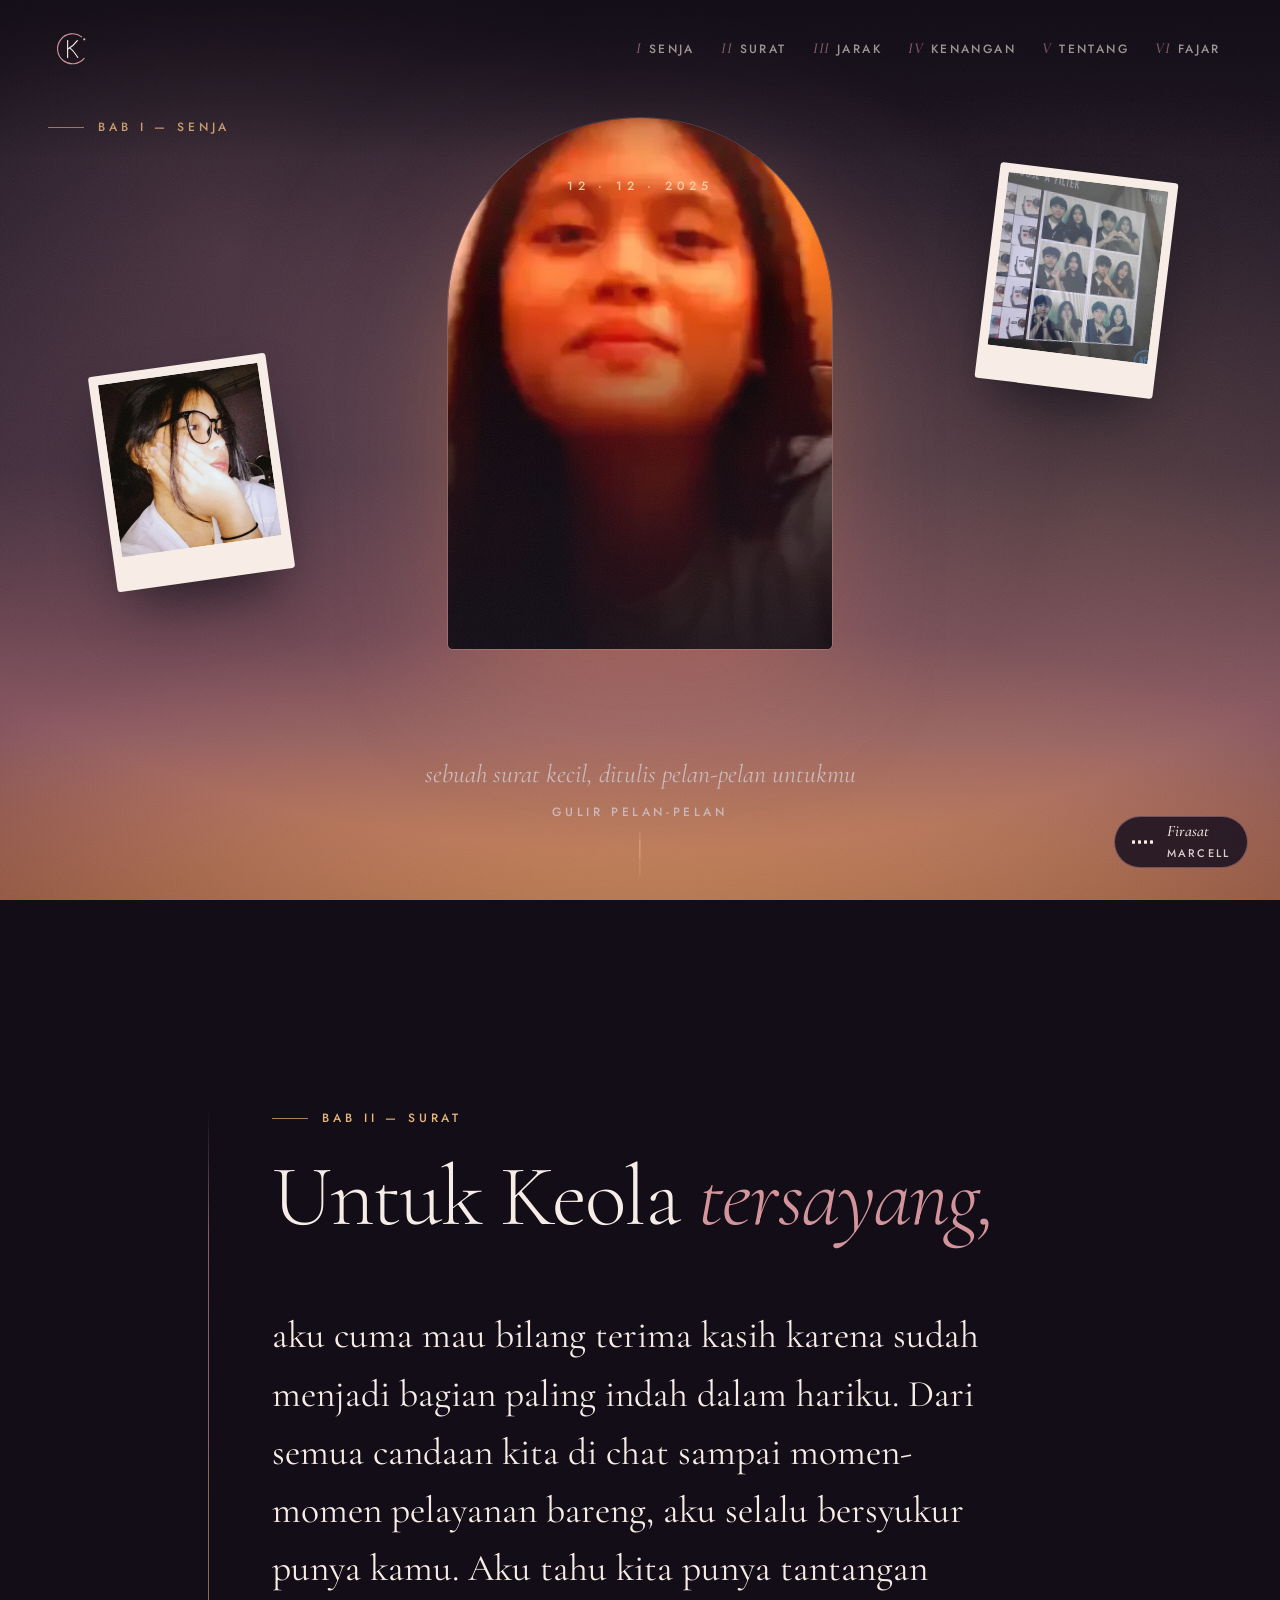
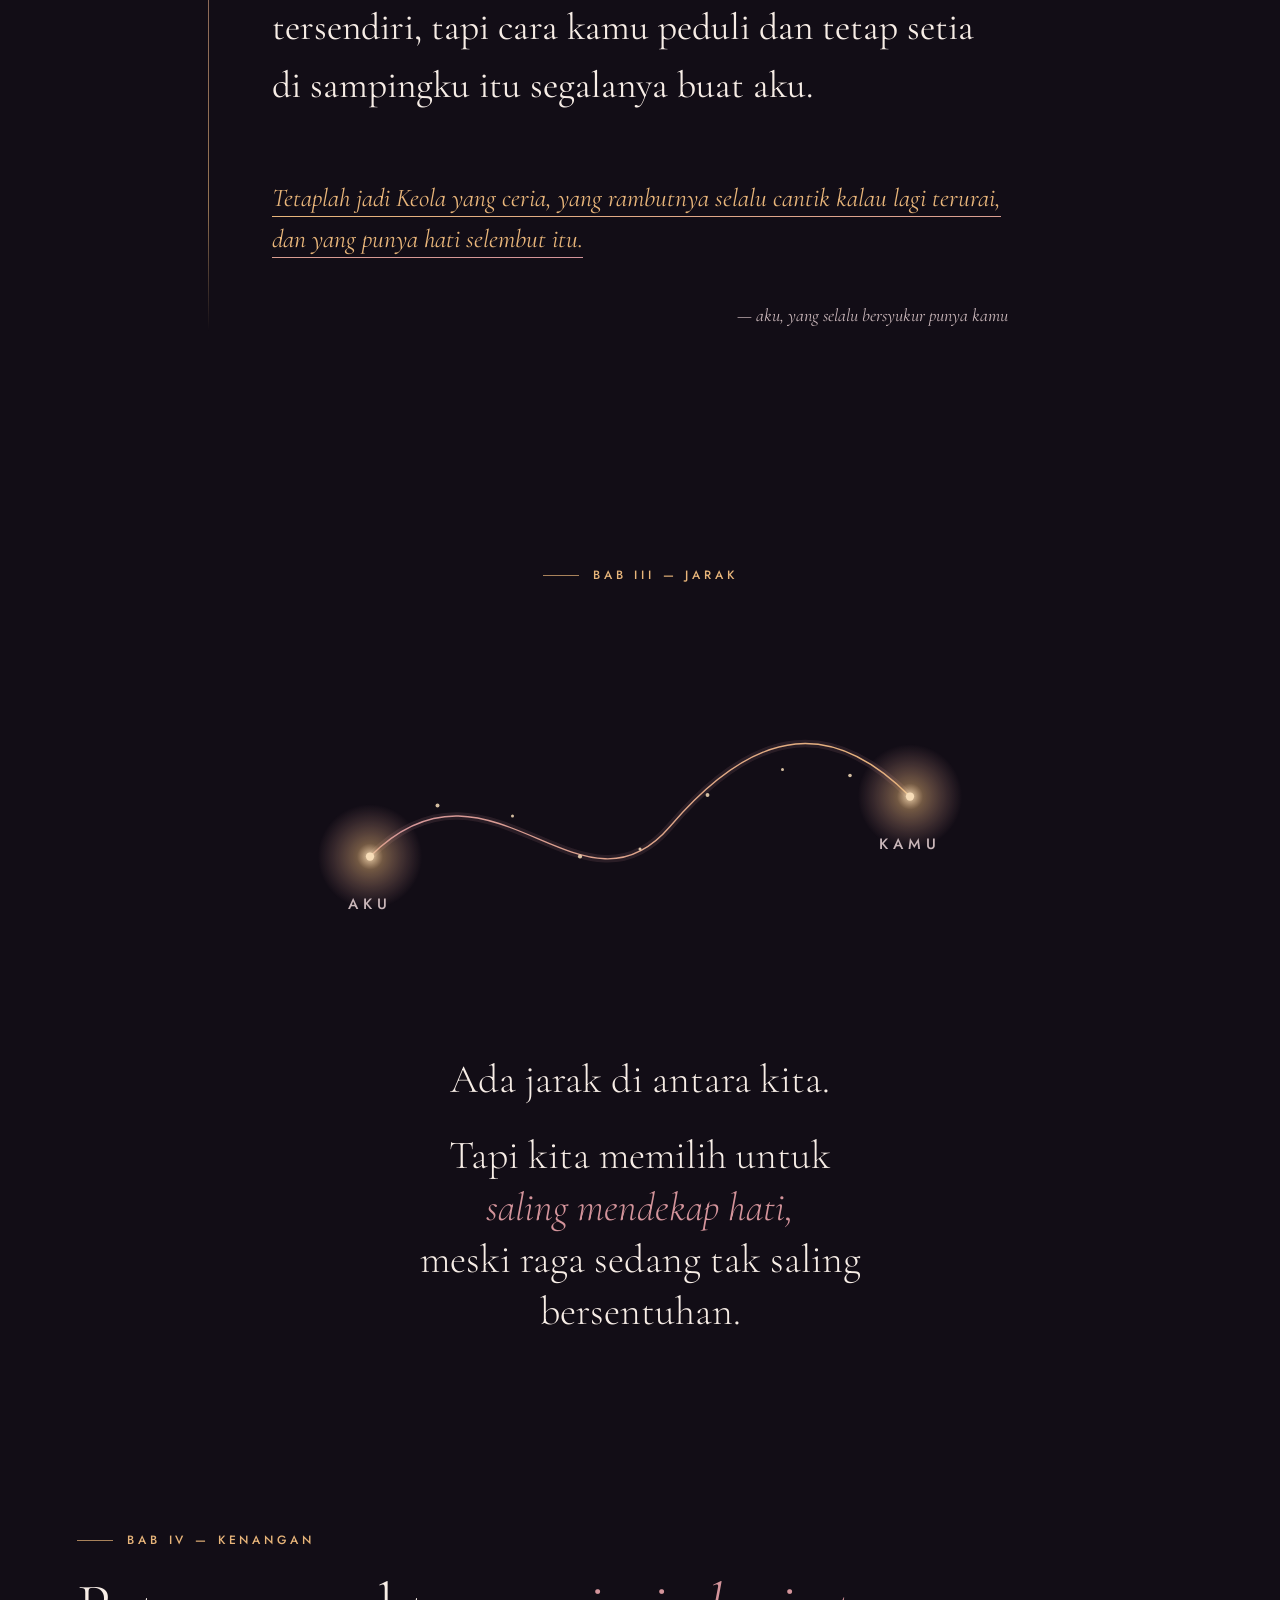
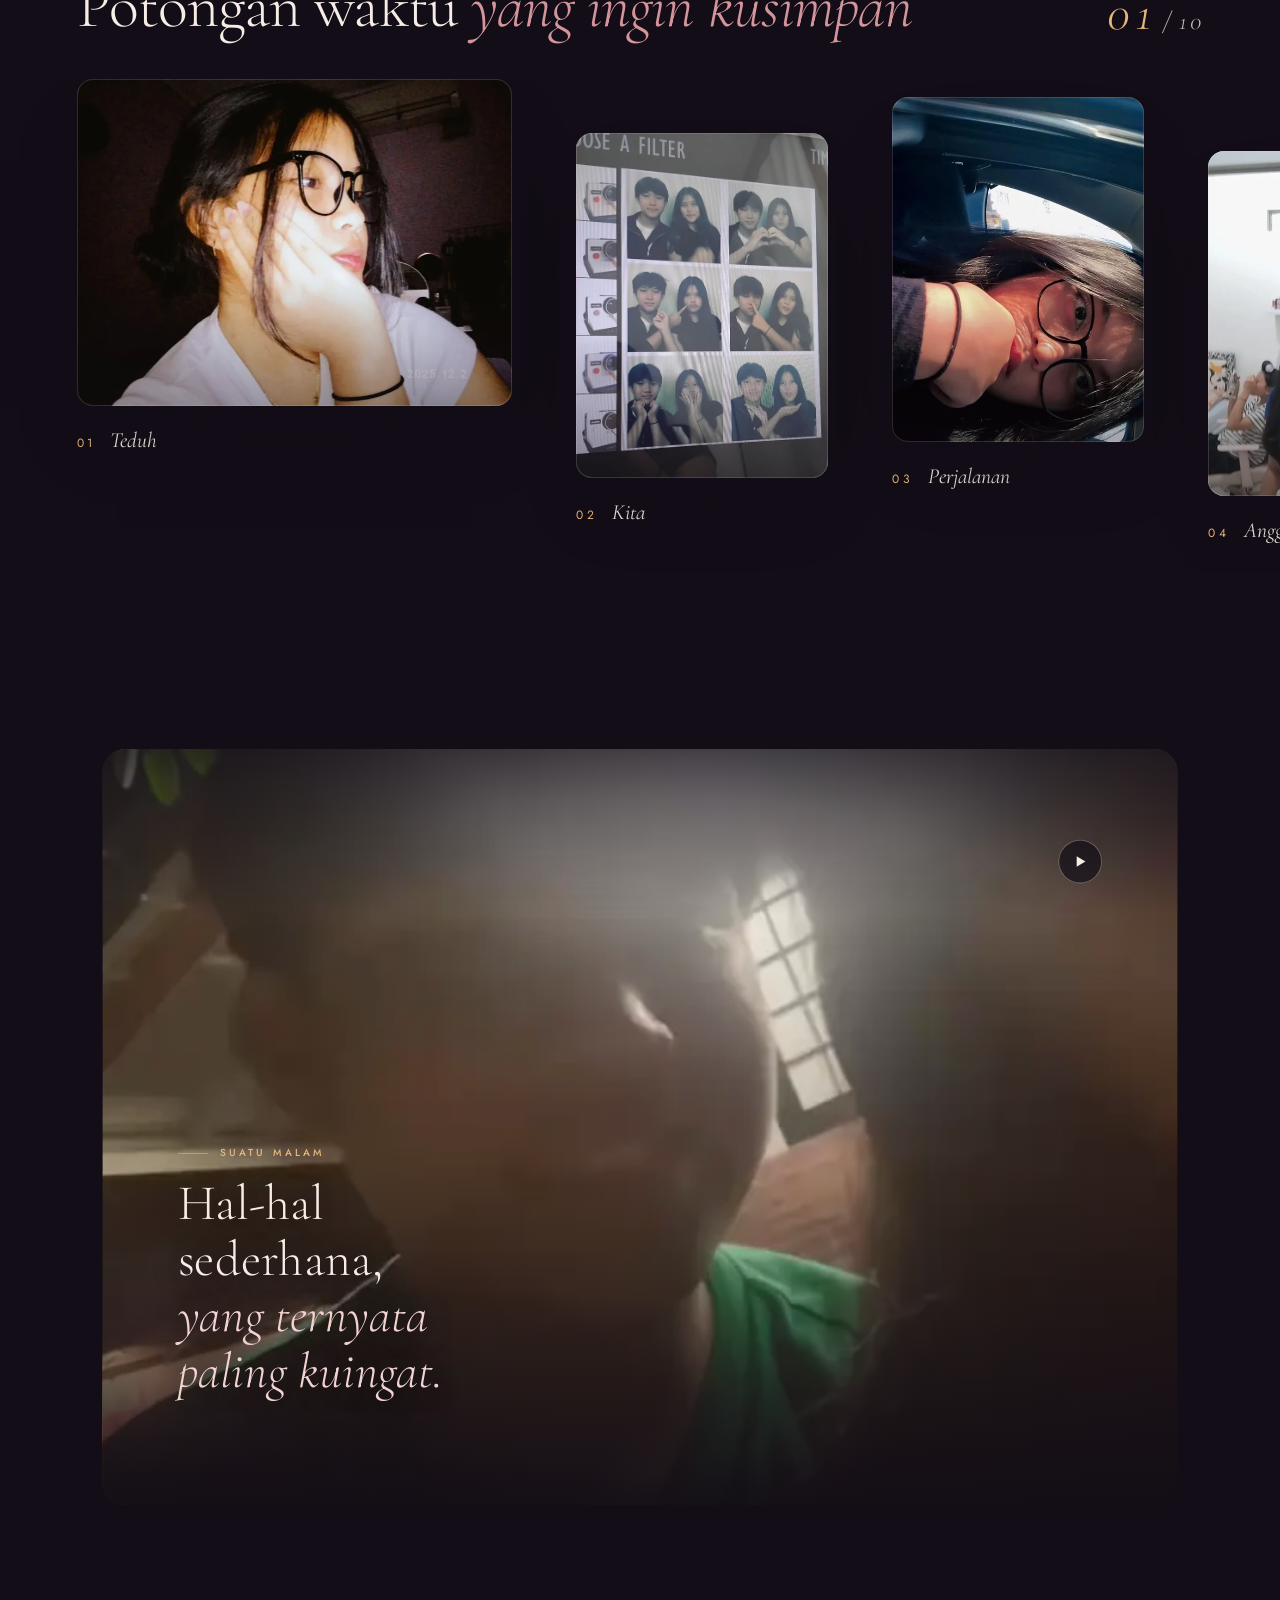
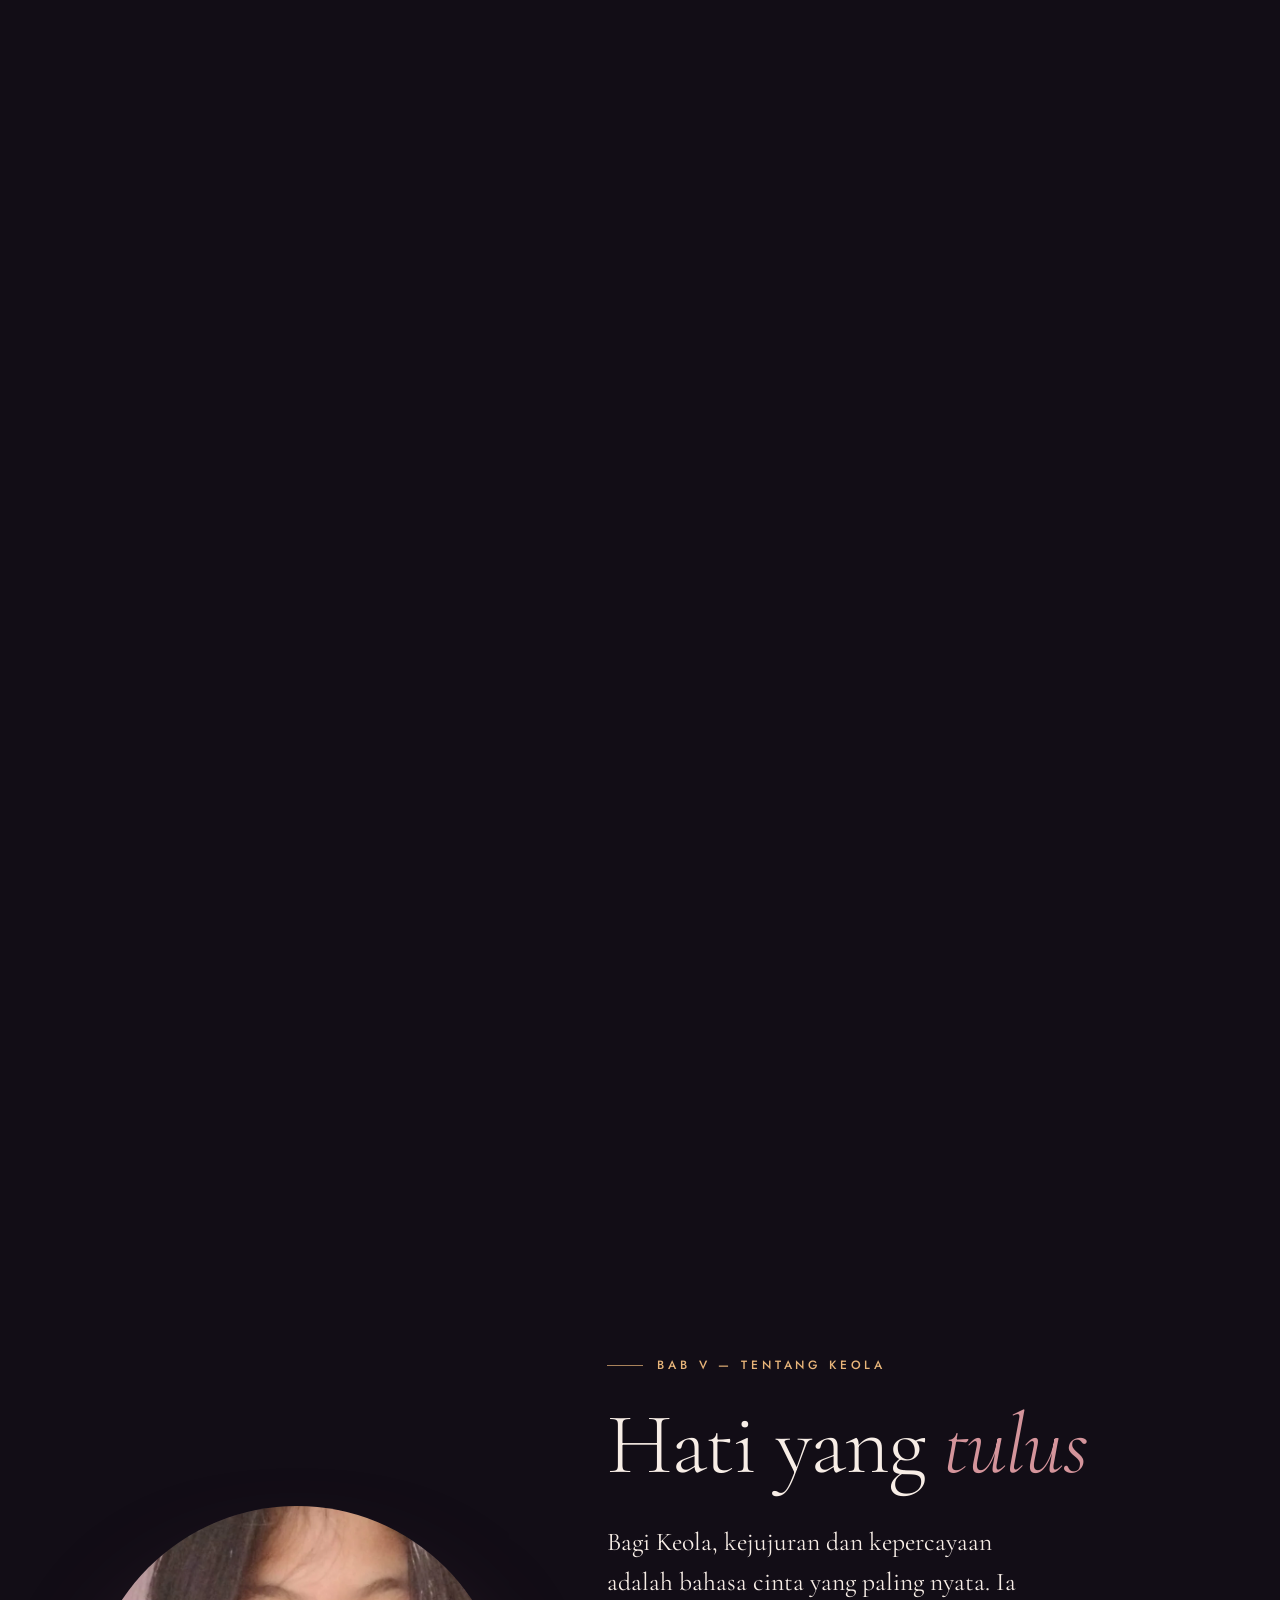
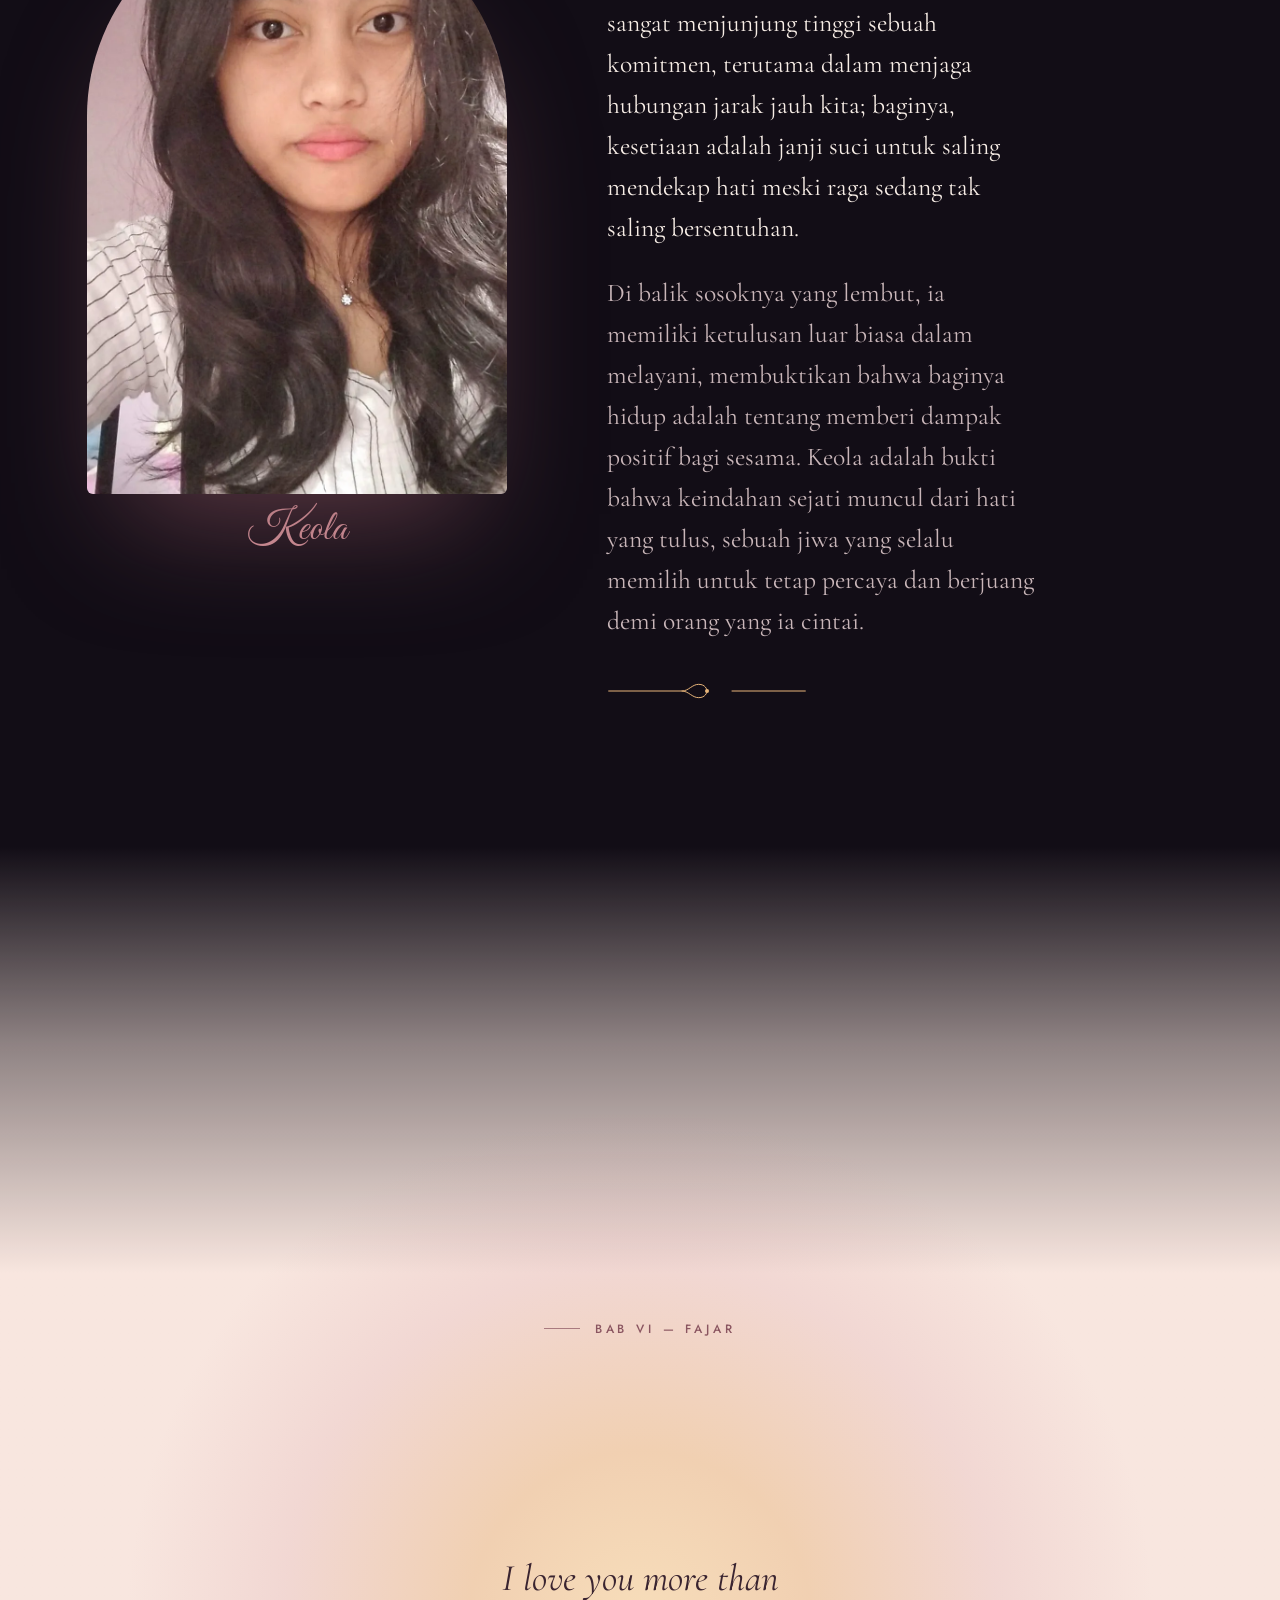
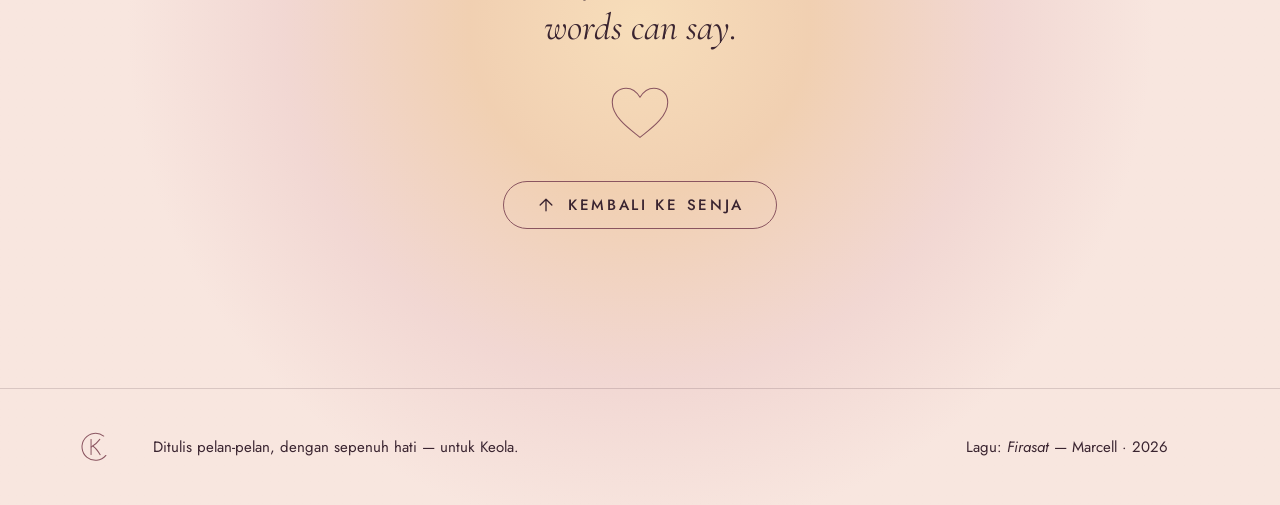
==== commit 496267e7: "Redesign keola site: "Senja ke Fajar" Full rebuild of keolahtml/ as a scroll story from dusk to dawn" ====
--- a/keolahtml/index.html
+++ b/keolahtml/index.html
@@ -1,320 +1,382 @@
-<!DOCTYPE html>
-<html lang="id">
-<head>
-    <meta charset="UTF-8">
-    <meta name="viewport" content="width=device-width, initial-scale=1.0">
-    <title>Keola - Romantic Journey</title>
-    <link rel="stylesheet" href="styles.css">
-    <link rel="preconnect" href="https://fonts.googleapis.com">
-    <link rel="preconnect" href="https://fonts.gstatic.com" crossorigin>
-    <link href="https://fonts.googleapis.com/css2?family=Playfair+Display:wght@700;900&family=Lora:wght@400;500&display=swap" rel="stylesheet">
-    <link rel="stylesheet" href="https://cdnjs.cloudflare.com/ajax/libs/font-awesome/6.4.0/css/all.min.css">
-</head>
-<body>
-    <!-- Music Player (Auto-play & Looping) -->
-    <audio id="bgMusic" autoplay loop preload="auto">
-        <source src="assets/Firasat (Lirik) - Marcell.mp3" type="audio/mpeg">
-    </audio>
-    
-    <!-- Splash Screen -->
-    <div id="splashScreen" class="splash-screen">
-        <div class="splash-content">
-            <div class="splash-text-wrapper">
-                <h1 class="splash-title">This is for my one and only,</h1>
-                <p class="splash-subtitle">Keola</p>
-                <div class="splash-divider"></div>
-                <p class="splash-instruction">Click anywhere to continue</p>
-            </div>
-            <div class="splash-dots">
-                <span class="dot"></span>
-                <span class="dot"></span>
-                <span class="dot"></span>
-            </div>
-        </div>
-        
-        <!-- Sparkle Elements -->
-        <div class="sparkle sparkle-1"></div>
-        <div class="sparkle sparkle-2"></div>
-        <div class="sparkle sparkle-3"></div>
-        <div class="sparkle sparkle-4"></div>
-        <div class="sparkle sparkle-5"></div>
-        <div class="sparkle sparkle-6"></div>
-        <div class="sparkle sparkle-7"></div>
-        <div class="sparkle sparkle-8"></div>
-        
-        <!-- Bubble Elements -->
-        <div class="bubble bubble-1"></div>
-        <div class="bubble bubble-2"></div>
-        <div class="bubble bubble-3"></div>
-        <div class="bubble bubble-4"></div>
-        <div class="bubble bubble-5"></div>
-        <div class="bubble bubble-6"></div>
-        <div class="bubble bubble-7"></div>
-        <div class="bubble bubble-8"></div>
-    </div>
-    
-    <!-- Music Control Button -->
-    <button class="music-toggle" id="musicToggle" title="Toggle Music">
-        <i class="fas fa-volume-up"></i>
-    </button>
-    
-    <!-- Gradient Background -->
-    <div class="gradient-bg"></div>
-    
-    <!-- Navigation -->
-    <nav class="navbar">
-        <div class="logo">✨ Keola</div>
-        <ul class="nav-links">
-            <li><a href="#home">Home</a></li>
-            <li><a href="#gallery">Gallery</a></li>
-            <li><a href="#about">About</a></li>
-        </ul>
-    </nav>
-
-    <!-- Hero Section with Video Background -->
-    <section id="home" class="hero">
-        <!-- Video Background Parallax -->
-        <div class="hero-video-wrapper">
-            <video autoplay muted loop playsinline class="hero-video">
-                <source src="assets/keolavid.mp4" type="video/mp4">
-            </video>
-            <div class="hero-video-overlay"></div>
-        </div>
-
-        <div class="hero-content">
-            <div class="hero-text">
-                <h1 class="title">Keola</h1>
-                <p class="subtitle">A Journey Through Beauty & Romance</p>
-                <p class="description">Discover the elegance, warmth, and enchantment in every moment</p>
-                <button class="cta-btn">Explore Now</button>
-            </div>
-
-            <div class="hero-images">
-                <div class="image-container left-image">
-                    <img src="assets/keola1.jpg" alt="Keola - Beautiful Moment 1" loading="lazy">
-                    <div class="image-overlay"></div>
-                </div>
-                <div class="image-container right-image">
-                    <img src="assets/keola2.jpg" alt="Keola - Beautiful Moment 2" loading="lazy">
-                    <div class="image-overlay"></div>
-                </div>
-            </div>
-        </div>
-
-        <!-- Floating Particles -->
-        <div class="particles">
-            <div class="particle"></div>
-            <div class="particle"></div>
-            <div class="particle"></div>
-            <div class="particle"></div>
-            <div class="particle"></div>
-        </div>
-    </section>
-
-    <!-- Quote/Testimonial Section -->
-    <section id="quote" class="quote-section">
-        <div class="quote-container">
-            <div class="quote-wrapper">
-                <svg class="quote-icon" viewBox="0 0 100 100">
-                    <text x="50" y="80" font-size="80" text-anchor="middle">"</text>
-                </svg>
-                <p class="quote-text">Untuk Keola tersayang, aku cuma mau bilang terima kasih karena sudah menjadi bagian paling indah dalam hariku. Dari semua candaan kita di chat sampai momen-momen pelayanan bareng, aku selalu bersyukur punya kamu. Aku tahu kita punya tantangan tersendiri, tapi cara kamu peduli dan tetap setia di sampingku itu segalanya buat aku.</p>
-                <p class="quote-highlight">Tetaplah jadi Keola yang ceria, yang rambutnya selalu cantik kalau lagi terurai, dan yang punya hati selembut itu.</p>
-                <p class="quote-sign">I love you more than words can say, Kei. 💕</p>
-            </div>
-            <div class="quote-decoration">
-                <div class="quote-line"></div>
-                <div class="quote-dot"></div>
-                <div class="quote-line"></div>
-            </div>
-        </div>
-    </section>
-
-    <!-- Gallery Section with Masonry -->
-    <section id="gallery" class="gallery">
-        <!-- Gallery Video Background -->
-        <div class="gallery-video-wrapper">
-            <video autoplay muted loop playsinline class="gallery-video">
-                <source src="assets/keolavid2.mp4" type="video/mp4">
-            </video>
-            <div class="gallery-video-overlay"></div>
-        </div>
-        
-        <div class="section-header">
-            <h2>Gallery Moments</h2>
-            <p>Captured Beauty & Timeless Memories</p>
-        </div>
-        
-        <div class="gallery-masonry">
-            <!-- Keola1.jpg -->
-            <div class="gallery-item size-large">
-                <div class="gallery-img-wrapper">
-                    <img src="assets/keola1.jpg" alt="Keola Beautiful Moment 1" loading="lazy">
-                    <div class="gallery-overlay">
-                        <p>Essence of Beauty</p>
-                    </div>
-                </div>
-            </div>
-            
-            <!-- Keola2.jpg -->
-            <div class="gallery-item size-medium">
-                <div class="gallery-img-wrapper">
-                    <img src="assets/keola2.jpg" alt="Keola Beautiful Moment 2" loading="lazy">
-                    <div class="gallery-overlay">
-                        <p>Romantic Vibes</p>
-                    </div>
-                </div>
-            </div>
-            
-            <!-- Keola3.jpeg -->
-            <div class="gallery-item size-small">
-                <div class="gallery-img-wrapper">
-                    <img src="assets/keola3.jpeg" alt="Keola Beautiful Moment 3" loading="lazy">
-                    <div class="gallery-overlay">
-                        <p>Radiance</p>
-                    </div>
-                </div>
-            </div>
-            
-            <!-- Keola4.jpeg -->
-            <div class="gallery-item size-medium">
-                <div class="gallery-img-wrapper">
-                    <img src="assets/keola4.jpeg" alt="Keola Beautiful Moment 4" loading="lazy">
-                    <div class="gallery-overlay">
-                        <p>Grace</p>
-                    </div>
-                </div>
-            </div>
-            
-            <!-- Keola5.jpeg -->
-            <div class="gallery-item size-small">
-                <div class="gallery-img-wrapper">
-                    <img src="assets/keola5.jpeg" alt="Keola Beautiful Moment 5" loading="lazy">
-                    <div class="gallery-overlay">
-                        <p>Warmth</p>
-                    </div>
-                </div>
-            </div>
-            
-            <!-- Keola6.jpeg -->
-            <div class="gallery-item size-large">
-                <div class="gallery-img-wrapper">
-                    <img src="assets/keola6.jpeg" alt="Keola Beautiful Moment 6" loading="lazy">
-                    <div class="gallery-overlay">
-                        <p>Pure Light</p>
-                    </div>
-                </div>
-            </div>
-            
-            <!-- Keola7.jpeg -->
-            <div class="gallery-item size-small">
-                <div class="gallery-img-wrapper">
-                    <img src="assets/keola7.jpeg" alt="Keola Beautiful Moment 7" loading="lazy">
-                    <div class="gallery-overlay">
-                        <p>Serenity</p>
-                    </div>
-                </div>
-            </div>
-            
-            <!-- Keola8.jpeg -->
-            <div class="gallery-item size-medium">
-                <div class="gallery-img-wrapper">
-                    <img src="assets/keola8.jpeg" alt="Keola Beautiful Moment 8" loading="lazy">
-                    <div class="gallery-overlay">
-                        <p>Elegance</p>
-                    </div>
-                </div>
-            </div>
-            
-            <!-- Keola9.jpeg -->
-            <div class="gallery-item size-small">
-                <div class="gallery-img-wrapper">
-                    <img src="assets/keola9.jpeg" alt="Keola Beautiful Moment 9" loading="lazy">
-                    <div class="gallery-overlay">
-                        <p>Charm</p>
-                    </div>
-                </div>
-            </div>
-            
-            <!-- Keola10.jpeg -->
-            <div class="gallery-item size-medium">
-                <div class="gallery-img-wrapper">
-                    <img src="assets/keola10.jpeg" alt="Keola Beautiful Moment 10" loading="lazy">
-                    <div class="gallery-overlay">
-                        <p>Splendor</p>
-                    </div>
-                </div>
-            </div>
-        </div>
-    </section>
-
-    <!-- About Section -->
-    <section id="about" class="about">
-        <!-- Sparkle Elements -->
-        <div class="about-sparkle sparkle-about-1"></div>
-        <div class="about-sparkle sparkle-about-2"></div>
-        <div class="about-sparkle sparkle-about-3"></div>
-        <div class="about-sparkle sparkle-about-4"></div>
-        <div class="about-sparkle sparkle-about-5"></div>
-        <div class="about-sparkle sparkle-about-6"></div>
-        
-        <!-- Bubble Elements -->
-        <div class="about-bubble bubble-about-1"></div>
-        <div class="about-bubble bubble-about-2"></div>
-        <div class="about-bubble bubble-about-3"></div>
-        <div class="about-bubble bubble-about-4"></div>
-        
-        <div class="about-content">
-            <h2>About Keola</h2>
-            <p>Bagi Keola, kejujuran dan kepercayaan adalah bahasa cinta yang paling nyata. Ia sangat menjunjung tinggi sebuah komitmen, terutama dalam menjaga hubungan jarak jauh kita; baginya, kesetiaan adalah janji suci untuk saling mendekap hati meski raga sedang tak saling bersentuhan. 🤍✨</p>
-            <p>Di balik sosoknya yang lembut, ia memiliki ketulusan luar biasa dalam melayani, membuktikan bahwa baginya hidup adalah tentang memberi dampak positif bagi sesama. Keola adalah bukti bahwa keindahan sejati muncul dari hati yang tulus, sebuah jiwa yang selalu memilih untuk tetap percaya dan berjuang demi orang yang ia cintai. 🌷🧸💖</p>
-        </div>
-    </section>
-
-    <!-- Footer -->
-    <footer class="footer">
-        <div class="footer-content">
-            <div class="footer-section">
-                <h3>Keola</h3>
-                <p>A celebration of beauty, elegance, and timeless romance.</p>
-            </div>
-            
-            <div class="footer-section">
-                <h4>Quick Links</h4>
-                <ul>
-                    <li><a href="#home">Home</a></li>
-                    <li><a href="#gallery">Gallery</a></li>
-                    <li><a href="#about">About</a></li>
-                </ul>
-            </div>
-            
-            <div class="footer-section">
-                <h4>Follow Me</h4>
-                <div class="social-links">
-                    <a href="https://instagram.com" target="_blank" title="Instagram">
-                        <i class="fab fa-instagram"></i>
-                    </a>
-                    <a href="https://facebook.com" target="_blank" title="Facebook">
-                        <i class="fab fa-facebook"></i>
-                    </a>
-                    <a href="https://tiktok.com" target="_blank" title="TikTok">
-                        <i class="fab fa-tiktok"></i>
-                    </a>
-                    <a href="https://youtube.com" target="_blank" title="YouTube">
-                        <i class="fab fa-youtube"></i>
-                    </a>
-                    <a href="https://twitter.com" target="_blank" title="Twitter">
-                        <i class="fab fa-twitter"></i>
-                    </a>
-                </div>
-            </div>
-        </div>
-        
-        <div class="footer-bottom">
-            <p>&copy; 2026 Keola. All rights reserved. | Crafted with <span class="heart">💕</span> love</p>
-        </div>
-    </footer>
-
-    <script src="script.js"></script>
-</body>
-</html>
+<!DOCTYPE html>
+<html lang="id" class="no-js">
+<head>
+    <meta charset="UTF-8">
+    <meta name="viewport" content="width=device-width, initial-scale=1, viewport-fit=cover">
+    <title>Keola — Senja ke Fajar</title>
+    <meta name="description" content="Sebuah surat kecil untuk Keola, ditulis pelan-pelan dari senja sampai fajar.">
+    <meta name="theme-color" content="#120D16">
+    <meta name="color-scheme" content="dark">
+
+    <meta property="og:type" content="website">
+    <meta property="og:url" content="https://keola.netlify.app/">
+    <meta property="og:title" content="Keola — Senja ke Fajar">
+    <meta property="og:description" content="This is for my one and only. Sebuah surat kecil untuk Keola.">
+    <meta property="og:image" content="https://keola.netlify.app/assets/og.jpg">
+    <meta property="og:image:width" content="1200">
+    <meta property="og:image:height" content="630">
+    <meta name="twitter:card" content="summary_large_image">
+
+    <link rel="icon" href="assets/icons/favicon.svg" type="image/svg+xml">
+    <link rel="apple-touch-icon" href="assets/icons/apple-touch-icon.png">
+
+    <link rel="preconnect" href="https://fonts.googleapis.com">
+    <link rel="preconnect" href="https://fonts.gstatic.com" crossorigin>
+    <link href="https://fonts.googleapis.com/css2?family=Cormorant+Garamond:ital,wght@0,300;0,400;0,500;1,300;1,400;1,500&family=Great+Vibes&family=Jost:wght@400;500&display=swap" rel="stylesheet">
+    <link rel="preload" as="image" href="assets/video/kafe-poster.webp">
+
+    <link rel="stylesheet" href="css/tokens.css">
+    <link rel="stylesheet" href="css/main.css">
+    <script>
+        (function () {
+            var d = document.documentElement, forced = false;
+            d.classList.replace('no-js', 'js');
+            try { forced = localStorage.getItem('keola-motion') === 'full' || /[?&]gerak=penuh/.test(location.search); } catch (e) {}
+            if (forced) d.classList.add('motion-forced');
+            if (forced || !matchMedia('(prefers-reduced-motion: reduce)').matches) d.classList.add('motion');
+        })();
+    </script>
+</head>
+<body class="is-locked">
+    <a class="skip-link" href="#surat">Langsung ke surat</a>
+
+    <!-- ===== Ambient layers (decorative) ===== -->
+    <div class="sky" aria-hidden="true">
+        <div class="sky__layer sky__layer--dusk"></div>
+        <div class="sky__layer sky__layer--night"></div>
+        <div class="sky__layer sky__layer--deep"></div>
+        <div class="sky__layer sky__layer--predawn"></div>
+        <div class="sky__layer sky__layer--dawn"></div>
+    </div>
+    <canvas class="ambient" aria-hidden="true"></canvas>
+    <div class="vignette" aria-hidden="true"></div>
+    <div class="progress" aria-hidden="true"><span></span></div>
+    <div class="cursor" aria-hidden="true">
+        <span class="cursor__ring"><em>lihat</em></span>
+        <span class="cursor__dot"></span>
+    </div>
+
+    <!-- ===== Gate ===== -->
+    <div class="gate" id="gate" role="dialog" aria-modal="true" aria-labelledby="gate-title" aria-describedby="gate-hint">
+        <div class="gate__inner">
+            <p class="gate__eyebrow">This is for my one and only,</p>
+            <p class="gate__name script ink" id="gate-title">Keola</p>
+            <span class="gate__line" aria-hidden="true"></span>
+            <button class="btn btn--glow gate__open" id="gate-open" type="button">
+                <span class="btn__ring" aria-hidden="true"></span>
+                <span>Buka pelan-pelan</span>
+            </button>
+            <p class="gate__hint" id="gate-hint">
+                <svg class="icon" viewBox="0 0 24 24" aria-hidden="true"><path d="M3 18v-6a9 9 0 0 1 18 0v6"/><path d="M21 19a2 2 0 0 1-2 2h-1a2 2 0 0 1-2-2v-3a2 2 0 0 1 2-2h3zM3 19a2 2 0 0 0 2 2h1a2 2 0 0 0 2-2v-3a2 2 0 0 0-2-2H3z"/></svg>
+                <span>paling syahdu dengan suara</span>
+                <span class="gate__dot" aria-hidden="true">·</span>
+                <button class="link" id="gate-silent" type="button">masuk tanpa suara</button>
+            </p>
+            <p class="gate__motion" hidden>
+                <span class="gate__motion-text">Perangkatmu sedang meminta animasi minimal.</span>
+                <button class="link" type="button" data-motion-toggle>Nyalakan animasi penuh</button>
+            </p>
+        </div>
+    </div>
+
+    <!-- ===== Top bar ===== -->
+    <header class="topbar">
+        <a class="monogram" href="#senja" aria-label="Keola — kembali ke awal">
+            <svg viewBox="0 0 64 64" aria-hidden="true">
+                <path class="monogram__moon" d="M47.5 12.6A24 24 0 1 0 51.4 47"/>
+                <path d="M25 18.5v27"/>
+                <path d="M40.5 18.5c-4.6 6.2-9.4 10.6-15.2 13.6"/>
+                <path d="M28.6 30.6c5 3.4 8.6 8.4 12.6 15"/>
+                <circle class="monogram__star" cx="51.6" cy="16.4" r="1.8"/>
+            </svg>
+        </a>
+        <nav class="chapters" aria-label="Bab">
+            <ol>
+                <li><a href="#senja" data-nav="senja"><span class="chapters__num">I</span><span class="chapters__name">Senja</span></a></li>
+                <li><a href="#surat" data-nav="surat"><span class="chapters__num">II</span><span class="chapters__name">Surat</span></a></li>
+                <li><a href="#jarak" data-nav="jarak"><span class="chapters__num">III</span><span class="chapters__name">Jarak</span></a></li>
+                <li><a href="#kenangan" data-nav="kenangan"><span class="chapters__num">IV</span><span class="chapters__name">Kenangan</span></a></li>
+                <li><a href="#tentang" data-nav="tentang"><span class="chapters__num">V</span><span class="chapters__name">Tentang</span></a></li>
+                <li><a href="#fajar" data-nav="fajar"><span class="chapters__num">VI</span><span class="chapters__name">Fajar</span></a></li>
+            </ol>
+        </nav>
+    </header>
+
+    <!-- ===== Music ===== -->
+    <button class="music" id="music" type="button" aria-pressed="false" aria-label="Putar lagu Firasat oleh Marcell">
+        <span class="music__bars" aria-hidden="true"><i></i><i></i><i></i><i></i></span>
+        <span class="music__meta" aria-hidden="true"><b>Firasat</b><small>Marcell</small></span>
+    </button>
+    <audio id="song" src="assets/audio/firasat.mp3" preload="none" loop></audio>
+
+    <main id="main">
+
+        <!-- I. Senja -->
+        <section class="hero chapter" id="senja" data-chapter="senja" aria-labelledby="hero-title" tabindex="-1">
+            <div class="hero__stage">
+                <div class="hero__aura" aria-hidden="true"></div>
+
+                <div class="hero__layer" data-depth="0.35">
+                    <div class="hero__arch">
+                        <video class="hero__video" muted loop playsinline preload="metadata" poster="assets/video/kafe-poster.webp" aria-label="Video kenangan kita di kafe, 12 Desember 2025">
+                            <source src="assets/video/kafe.mp4" type="video/mp4">
+                        </video>
+                        <span class="hero__date" aria-hidden="true">12 · 12 · 2025</span>
+                    </div>
+                </div>
+
+                <div class="hero__layer hero__layer--left" data-depth="0.8">
+                    <figure class="polaroid polaroid--left">
+                        <div class="polaroid__float">
+                            <img src="assets/img/keola-01-sm.webp" width="800" height="600" alt="Keola berkacamata, bertopang dagu sambil menatap ke samping" decoding="async">
+                        </div>
+                    </figure>
+                </div>
+
+                <div class="hero__layer hero__layer--right" data-depth="1.1">
+                    <figure class="polaroid polaroid--right">
+                        <div class="polaroid__float">
+                            <img src="assets/img/keola-02-sm.webp" width="701" height="800" alt="Strip photobooth: kita berdua dalam enam pose" decoding="async">
+                        </div>
+                    </figure>
+                </div>
+            </div>
+
+            <p class="chip hero__chip">Bab I — Senja</p>
+            <div class="hero__copy">
+                <h1 class="hero__name script ink" id="hero-title">Keola</h1>
+                <p class="hero__sub">sebuah surat kecil, ditulis pelan-pelan untukmu</p>
+            </div>
+
+            <a class="scroll-cue" href="#surat"><span>gulir pelan-pelan</span><i aria-hidden="true"></i></a>
+        </section>
+
+        <!-- II. Surat -->
+        <section class="letter chapter" id="surat" data-chapter="surat" aria-labelledby="surat-title" tabindex="-1">
+            <span class="letter__thread" aria-hidden="true"></span>
+            <header class="chapter__head">
+                <p class="chip">Bab II — Surat</p>
+                <h2 class="chapter__title split-reveal" id="surat-title">Untuk Keola <em>tersayang,</em></h2>
+            </header>
+            <p class="letter__body" data-words>aku cuma mau bilang terima kasih karena sudah menjadi bagian paling indah dalam hariku. Dari semua candaan kita di chat sampai momen-momen pelayanan bareng, aku selalu bersyukur punya kamu. Aku tahu kita punya tantangan tersendiri, tapi cara kamu peduli dan tetap setia di sampingku itu segalanya buat aku.</p>
+            <p class="letter__highlight"><span>Tetaplah jadi Keola yang ceria, yang rambutnya selalu cantik kalau lagi terurai, dan yang punya hati selembut itu.</span></p>
+            <p class="letter__sign">— aku, yang selalu bersyukur punya kamu</p>
+        </section>
+
+        <!-- III. Jarak -->
+        <section class="distance chapter" id="jarak" data-chapter="jarak" aria-labelledby="jarak-title" tabindex="-1">
+            <div class="distance__stage">
+                <header class="distance__head">
+                    <p class="chip">Bab III — Jarak</p>
+                    <h2 class="visually-hidden" id="jarak-title">Jarak</h2>
+                </header>
+                <svg class="distance__sky" viewBox="0 0 1200 560" aria-hidden="true">
+                    <defs>
+                        <linearGradient id="threadGrad" x1="0" x2="1" y1="0" y2="0">
+                            <stop offset="0" stop-color="var(--color-rose)"/>
+                            <stop offset="1" stop-color="var(--color-candle)"/>
+                        </linearGradient>
+                        <radialGradient id="starGlow">
+                            <stop offset="0" stop-color="var(--color-candle-soft)" stop-opacity="0.95"/>
+                            <stop offset="0.25" stop-color="var(--color-candle)" stop-opacity="0.45"/>
+                            <stop offset="1" stop-color="var(--color-rose)" stop-opacity="0"/>
+                        </radialGradient>
+                    </defs>
+                    <path class="distance__halo" d="M240 330 C 400 170, 520 430, 640 290 S 860 150, 960 250"/>
+                    <path class="distance__thread" d="M240 330 C 400 170, 520 430, 640 290 S 860 150, 960 250"/>
+                    <g class="distance__nodes">
+                        <circle cx="330" cy="262" r="2.6"/>
+                        <circle cx="430" cy="276" r="2"/>
+                        <circle cx="520" cy="330" r="2.8"/>
+                        <circle cx="600" cy="320" r="2"/>
+                        <circle cx="690" cy="248" r="2.6"/>
+                        <circle cx="790" cy="214" r="2"/>
+                        <circle cx="880" cy="222" r="2.4"/>
+                    </g>
+                    <circle class="distance__spark" cx="240" cy="330" r="5"/>
+                    <g class="distance__star distance__star--a">
+                        <circle class="distance__glow" cx="240" cy="330" r="70" fill="url(#starGlow)"/>
+                        <circle class="distance__core" cx="240" cy="330" r="5.5"/>
+                        <text x="240" y="400">aku</text>
+                    </g>
+                    <g class="distance__star distance__star--b">
+                        <circle class="distance__glow" cx="960" cy="250" r="70" fill="url(#starGlow)"/>
+                        <circle class="distance__core" cx="960" cy="250" r="5.5"/>
+                        <text x="960" y="320">kamu</text>
+                    </g>
+                </svg>
+                <div class="distance__lines">
+                    <p class="distance__line distance__line--1">Ada jarak di antara kita.</p>
+                    <p class="distance__line distance__line--2">Tapi kita memilih untuk <em>saling mendekap hati,</em><br>meski raga sedang tak saling bersentuhan.</p>
+                </div>
+            </div>
+        </section>
+
+        <!-- IV. Kenangan -->
+        <section class="gallery chapter" id="kenangan" data-chapter="kenangan" aria-labelledby="kenangan-title" tabindex="-1">
+            <div class="gallery__stage">
+                <header class="gallery__head">
+                    <div>
+                        <p class="chip">Bab IV — Kenangan</p>
+                        <h2 class="chapter__title split-reveal" id="kenangan-title">Potongan waktu <em>yang ingin kusimpan</em></h2>
+                    </div>
+                    <p class="gallery__count" aria-hidden="true"><span class="gallery__current">01</span><span class="gallery__total"> / 10</span></p>
+                </header>
+
+                <ol class="gallery__track">
+                    <li class="frame frame--wide" style="--avg:#5f5048">
+                        <button class="frame__btn" type="button" data-index="0" data-cursor aria-label="Perbesar foto 01, Teduh">
+                            <span class="frame__media"><img src="assets/img/keola-01-sm.webp" srcset="assets/img/keola-01-sm.webp 800w, assets/img/keola-01.webp 1080w" sizes="(min-width: 900px) 40vw, 88vw" width="1080" height="810" alt="Keola berkacamata, bertopang dagu sambil menatap ke samping" loading="lazy" decoding="async"></span>
+                        </button>
+                        <p class="frame__cap"><span>01</span>Teduh</p>
+                    </li>
+                    <li class="frame" style="--avg:#7d7d83">
+                        <button class="frame__btn" type="button" data-index="1" data-cursor aria-label="Perbesar foto 02, Kita">
+                            <span class="frame__media"><img src="assets/img/keola-02-sm.webp" srcset="assets/img/keola-02-sm.webp 701w, assets/img/keola-02.webp 947w" sizes="(min-width: 900px) 28vw, 88vw" width="947" height="1080" alt="Strip photobooth: kita berdua dalam enam pose" loading="lazy" decoding="async"></span>
+                        </button>
+                        <p class="frame__cap"><span>02</span>Kita</p>
+                    </li>
+                    <li class="frame" style="--avg:#434044">
+                        <button class="frame__btn" type="button" data-index="2" data-cursor aria-label="Perbesar foto 03, Perjalanan">
+                            <span class="frame__media"><img src="assets/img/keola-03-sm.webp" srcset="assets/img/keola-03-sm.webp 474w, assets/img/keola-03.webp 720w" sizes="(min-width: 900px) 28vw, 88vw" width="720" height="1215" alt="Swafoto Keola berkacamata di dalam mobil" loading="lazy" decoding="async"></span>
+                        </button>
+                        <p class="frame__cap"><span>03</span>Perjalanan</p>
+                    </li>
+                    <li class="frame" style="--avg:#a5a2a2">
+                        <button class="frame__btn" type="button" data-index="3" data-cursor aria-label="Perbesar foto 04, Anggun">
+                            <span class="frame__media"><img src="assets/img/keola-04-sm.webp" srcset="assets/img/keola-04-sm.webp 450w, assets/img/keola-04.webp 899w" sizes="(min-width: 900px) 28vw, 88vw" width="899" height="1599" alt="Keola berfoto di cermin kamar yang putih, memberi tanda peace" loading="lazy" decoding="async"></span>
+                        </button>
+                        <p class="frame__cap"><span>04</span>Anggun</p>
+                    </li>
+                    <li class="frame" style="--avg:#92745d">
+                        <button class="frame__btn" type="button" data-index="4" data-cursor aria-label="Perbesar foto 05, Pantulan">
+                            <span class="frame__media"><img src="assets/img/keola-05-sm.webp" srcset="assets/img/keola-05-sm.webp 600w, assets/img/keola-05.webp 780w" sizes="(min-width: 900px) 28vw, 88vw" width="780" height="1040" alt="Keola berfoto di cermin berbingkai kayu" loading="lazy" decoding="async"></span>
+                        </button>
+                        <p class="frame__cap"><span>05</span>Pantulan</p>
+                    </li>
+                    <li class="frame frame--wide" style="--avg:#c4bcb8">
+                        <button class="frame__btn" type="button" data-index="5" data-cursor aria-label="Perbesar foto 06, Manis">
+                            <span class="frame__media"><img src="assets/img/keola-06.webp" width="532" height="366" sizes="(min-width: 900px) 40vw, 88vw" alt="Keola tersenyum kecil dengan jari di bibir" loading="lazy" decoding="async"></span>
+                        </button>
+                        <p class="frame__cap"><span>06</span>Manis</p>
+                    </li>
+                    <li class="frame" style="--avg:#bb7156">
+                        <button class="frame__btn" type="button" data-index="6" data-cursor aria-label="Perbesar foto 07, Ceria">
+                            <span class="frame__media"><img src="assets/img/keola-07-sm.webp" srcset="assets/img/keola-07-sm.webp 600w, assets/img/keola-07.webp 1200w" sizes="(min-width: 900px) 28vw, 88vw" width="1200" height="1600" alt="Keola berpose di toko yang penuh warna" loading="lazy" decoding="async"></span>
+                        </button>
+                        <p class="frame__cap"><span>07</span>Ceria</p>
+                    </li>
+                    <li class="frame" style="--avg:#6e5f5b">
+                        <button class="frame__btn" type="button" data-index="7" data-cursor aria-label="Perbesar foto 08, Jenaka">
+                            <span class="frame__media"><img src="assets/img/keola-08-sm.webp" srcset="assets/img/keola-08-sm.webp 485w, assets/img/keola-08.webp 969w" sizes="(min-width: 900px) 28vw, 88vw" width="969" height="1600" alt="Keola dengan filter anak anjing" loading="lazy" decoding="async"></span>
+                        </button>
+                        <p class="frame__cap"><span>08</span>Jenaka</p>
+                    </li>
+                    <li class="frame" style="--avg:#605752">
+                        <button class="frame__btn" type="button" data-index="8" data-cursor aria-label="Perbesar foto 09, Lembut">
+                            <span class="frame__media"><img src="assets/img/keola-09-sm.webp" srcset="assets/img/keola-09-sm.webp 464w, assets/img/keola-09.webp 928w" sizes="(min-width: 900px) 28vw, 88vw" width="928" height="1599" alt="Swafoto Keola sambil berbaring" loading="lazy" decoding="async"></span>
+                        </button>
+                        <p class="frame__cap"><span>09</span>Lembut</p>
+                    </li>
+                    <li class="frame" style="--avg:#8b736d">
+                        <button class="frame__btn" type="button" data-index="9" data-cursor aria-label="Perbesar foto 10, Cahaya">
+                            <span class="frame__media"><img src="assets/img/keola-10-sm.webp" srcset="assets/img/keola-10-sm.webp 450w, assets/img/keola-10.webp 899w" sizes="(min-width: 900px) 28vw, 88vw" width="899" height="1599" alt="Potret Keola dengan rambut terurai" loading="lazy" decoding="async"></span>
+                        </button>
+                        <p class="frame__cap"><span>10</span>Cahaya</p>
+                    </li>
+                </ol>
+
+                <div class="gallery__bar" aria-hidden="true"><span></span></div>
+            </div>
+        </section>
+
+        <!-- Interlude: Malam -->
+        <section class="film" id="malam" aria-label="Interlude: suatu malam">
+            <div class="film__sticky">
+                <div class="film__frame">
+                    <video class="film__video" muted loop playsinline preload="none" poster="assets/video/malam-poster.webp" aria-label="Video kenangan kita di suatu malam">
+                        <source data-src="assets/video/malam.mp4" type="video/mp4">
+                    </video>
+                    <div class="film__grade" aria-hidden="true"></div>
+                    <div class="film__text">
+                        <p class="chip">Suatu malam</p>
+                        <p class="film__line">Hal-hal sederhana,<br><em>yang ternyata paling kuingat.</em></p>
+                    </div>
+                    <button class="film__toggle" type="button" aria-pressed="false" aria-label="Putar video">
+                        <svg class="icon icon--play" viewBox="0 0 24 24" aria-hidden="true"><path d="M7 4.5v15l12.5-7.5z"/></svg>
+                        <svg class="icon icon--pause" viewBox="0 0 24 24" aria-hidden="true"><path d="M8 5v14M16 5v14"/></svg>
+                    </button>
+                </div>
+            </div>
+        </section>
+
+        <!-- V. Tentang -->
+        <section class="about chapter" id="tentang" data-chapter="tentang" aria-labelledby="tentang-title" tabindex="-1">
+            <div class="about__grid">
+                <figure class="about__portrait">
+                    <div class="about__arch">
+                        <img src="assets/img/keola-10-sm.webp" srcset="assets/img/keola-10-sm.webp 450w, assets/img/keola-10.webp 899w" sizes="(min-width: 900px) 38vw, 80vw" width="899" height="1599" alt="Potret Keola dengan rambut terurai, tersenyum tipis" loading="lazy" decoding="async">
+                    </div>
+                    <figcaption>Keola</figcaption>
+                </figure>
+                <div class="about__copy">
+                    <p class="chip">Bab V — Tentang Keola</p>
+                    <h2 class="chapter__title split-reveal" id="tentang-title">Hati yang <em>tulus</em></h2>
+                    <p class="about__p line-reveal">Bagi Keola, kejujuran dan kepercayaan adalah bahasa cinta yang paling nyata. Ia sangat menjunjung tinggi sebuah komitmen, terutama dalam menjaga hubungan jarak jauh kita; baginya, kesetiaan adalah janji suci untuk saling mendekap hati meski raga sedang tak saling bersentuhan.</p>
+                    <p class="about__p line-reveal">Di balik sosoknya yang lembut, ia memiliki ketulusan luar biasa dalam melayani, membuktikan bahwa baginya hidup adalah tentang memberi dampak positif bagi sesama. Keola adalah bukti bahwa keindahan sejati muncul dari hati yang tulus, sebuah jiwa yang selalu memilih untuk tetap percaya dan berjuang demi orang yang ia cintai.</p>
+                    <svg class="about__flourish" viewBox="0 0 240 24" aria-hidden="true"><path d="M2 12h88c8 0 12-8 20-8s10 6 10 8-2 8-10 8-12-8-20-8M150 12h88"/><circle cx="120" cy="12" r="2.4"/></svg>
+                </div>
+            </div>
+        </section>
+
+        <!-- VI. Fajar -->
+        <section class="dawn chapter" id="fajar" data-chapter="fajar" aria-labelledby="fajar-title" tabindex="-1">
+            <div class="dawn__sun" aria-hidden="true"></div>
+            <div class="dawn__copy">
+                <p class="chip chip--dawn">Bab VI — Fajar</p>
+                <h2 class="dawn__name script ink" id="fajar-title">Kei,</h2>
+                <p class="dawn__line">I love you more than words can say.</p>
+                <svg class="dawn__heart" viewBox="0 0 120 108" aria-hidden="true"><path d="M60 100C46 88 8 64 8 34 8 18 20 8 34 8c11 0 20 7 26 17 6-10 15-17 26-17 14 0 26 10 26 26 0 30-38 54-52 66z"/></svg>
+                <button class="btn btn--dawn" id="replay" type="button">
+                    <svg class="icon" viewBox="0 0 24 24" aria-hidden="true"><path d="M12 19V5M5 12l7-7 7 7"/></svg>
+                    <span>Kembali ke senja</span>
+                </button>
+            </div>
+
+            <footer class="footer">
+                <svg class="footer__mark" viewBox="0 0 64 64" aria-hidden="true">
+                    <path d="M47.5 12.6A24 24 0 1 0 51.4 47"/>
+                    <path d="M25 18.5v27"/>
+                    <path d="M40.5 18.5c-4.6 6.2-9.4 10.6-15.2 13.6"/>
+                    <path d="M28.6 30.6c5 3.4 8.6 8.4 12.6 15"/>
+                </svg>
+                <p>Ditulis pelan-pelan, dengan sepenuh hati — untuk Keola.</p>
+                <p class="footer__meta">Lagu: <i>Firasat</i> — Marcell · 2026</p>
+                <p class="footer__motion" hidden><button class="link link--dawn" type="button" data-motion-toggle>Nyalakan animasi penuh</button></p>
+            </footer>
+        </section>
+    </main>
+
+    <!-- ===== Lightbox ===== -->
+    <dialog class="lightbox" id="lightbox" aria-label="Foto kenangan">
+        <figure class="lightbox__figure">
+            <img class="lightbox__img" src="" alt="">
+            <figcaption class="lightbox__cap"><span class="lightbox__num"></span><span class="lightbox__title"></span></figcaption>
+        </figure>
+        <button class="lightbox__btn lightbox__close" type="button" aria-label="Tutup foto">
+            <svg class="icon" viewBox="0 0 24 24" aria-hidden="true"><path d="M6 6l12 12M18 6L6 18"/></svg>
+        </button>
+        <button class="lightbox__btn lightbox__prev" type="button" aria-label="Foto sebelumnya">
+            <svg class="icon" viewBox="0 0 24 24" aria-hidden="true"><path d="M15 5l-7 7 7 7"/></svg>
+        </button>
+        <button class="lightbox__btn lightbox__next" type="button" aria-label="Foto berikutnya">
+            <svg class="icon" viewBox="0 0 24 24" aria-hidden="true"><path d="M9 5l7 7-7 7"/></svg>
+        </button>
+    </dialog>
+
+    <script src="https://cdnjs.cloudflare.com/ajax/libs/gsap/3.13.0/gsap.min.js" defer></script>
+    <script src="https://cdnjs.cloudflare.com/ajax/libs/gsap/3.13.0/ScrollTrigger.min.js" defer></script>
+    <script src="https://cdnjs.cloudflare.com/ajax/libs/gsap/3.13.0/SplitText.min.js" defer></script>
+    <script src="js/main.js" defer></script>
+</body>
+</html>
--- a/keolahtml/css/tokens.css
+++ b/keolahtml/css/tokens.css
@@ -0,0 +1,142 @@
+/* Design Tokens - Auto-generated */
+/* Do not edit directly - modify tokens.json instead */
+
+/* === PRIMITIVES === */
+:root {
+  --primitive-color-primary-50: #F2D3D3;
+  --primitive-color-primary-100: #F2D3D3;
+  --primitive-color-primary-200: #EED4D7;
+  --primitive-color-primary-300: #E5BFC3;
+  --primitive-color-primary-400: #DDA9AF;
+  --primitive-color-primary-500: #D4949B;
+  --primitive-color-primary-600: #8A5560;
+  --primitive-color-primary-700: #94686D;
+  --primitive-color-primary-800: #755155;
+  --primitive-color-primary-900: #553B3E;
+  --primitive-color-secondary-50: #F7DDB8;
+  --primitive-color-secondary-100: #F7DDB8;
+  --primitive-color-secondary-200: #F6E1CA;
+  --primitive-color-secondary-300: #F1D3AF;
+  --primitive-color-secondary-400: #EDC495;
+  --primitive-color-secondary-500: #E8B57A;
+  --primitive-color-secondary-600: #C48D58;
+  --primitive-color-secondary-700: #A27F55;
+  --primitive-color-secondary-800: #806443;
+  --primitive-color-secondary-900: #5D4831;
+  --primitive-color-accent-50: #F9F1EE;
+  --primitive-color-accent-100: #F4E2DC;
+  --primitive-color-accent-200: #E9C6B9;
+  --primitive-color-accent-300: #DDA997;
+  --primitive-color-accent-400: #D28D74;
+  --primitive-color-accent-500: #C77051;
+  --primitive-color-accent-600: #A95F45;
+  --primitive-color-accent-700: #8B4E39;
+  --primitive-color-accent-800: #6D3E2D;
+  --primitive-color-accent-900: #502D20;
+  --primitive-color-night-600: #6E5262;
+  --primitive-color-night-800: #3A2836;
+  --primitive-color-night-900: #1E1522;
+  --primitive-color-night-950: #120D16;
+  --primitive-color-paper-50: #F7EDE6;
+  --primitive-color-paper-300: #C9B6B9;
+  --primitive-color-dawn-100: #F8E6DF;
+  --primitive-color-dawn-900: #3A2430;
+  --primitive-font-display: 'Cormorant Garamond', 'Times New Roman', serif;
+  --primitive-font-script: 'Great Vibes', 'Cormorant Garamond', cursive;
+  --primitive-font-label: 'Jost', system-ui, -apple-system, 'Segoe UI', sans-serif;
+  --primitive-fontSize-label: 0.75rem;
+  --primitive-fontSize-small: 0.9375rem;
+  --primitive-fontSize-body: 1.125rem;
+  --primitive-fontSize-lead: clamp(1.25rem, 1rem + 1vw, 1.6rem);
+  --primitive-fontSize-letter: clamp(1.4rem, 0.9rem + 1.9vw, 2.35rem);
+  --primitive-fontSize-chapter: clamp(2.6rem, 1.4rem + 5vw, 6rem);
+  --primitive-fontSize-name: clamp(5rem, 2rem + 13vw, 14rem);
+  --primitive-space-1: 0.5rem;
+  --primitive-space-2: 1rem;
+  --primitive-space-3: 1.5rem;
+  --primitive-space-4: 2.5rem;
+  --primitive-space-5: 4rem;
+  --primitive-space-6: 6rem;
+  --primitive-space-7: 9rem;
+  --primitive-space-8: 13rem;
+  --primitive-radius-sm: 6px;
+  --primitive-radius-md: 16px;
+  --primitive-radius-lg: 28px;
+  --primitive-radius-arch: 999px 999px 28px 28px;
+  --primitive-radius-full: 999px;
+  --primitive-duration-fast: 240ms;
+  --primitive-duration-base: 600ms;
+  --primitive-duration-slow: 1200ms;
+  --primitive-duration-breath: 1800ms;
+  --primitive-duration-drift: 14s;
+  --primitive-easing-out-expo: cubic-bezier(0.16, 1, 0.3, 1);
+  --primitive-easing-out-soft: cubic-bezier(0.22, 1, 0.36, 1);
+  --primitive-easing-in-out-sine: cubic-bezier(0.37, 0, 0.63, 1);
+}
+
+/* === SEMANTIC === */
+:root {
+  --color-bg: #120D16;
+  --color-surface: #1E1522;
+  --color-dusk: #3A2836;
+  --color-horizon: #6E5262;
+  --color-text: #F7EDE6;
+  --color-text-muted: #C9B6B9;
+  --color-rose: #D4949B;
+  --color-rose-soft: #F2D3D3;
+  --color-rose-deep: #8A5560;
+  --color-candle: #E8B57A;
+  --color-candle-soft: #F7DDB8;
+  --color-candle-deep: #C48D58;
+  --color-ember: #C77051;
+  --color-dawn: #F8E6DF;
+  --color-dawn-text: #3A2430;
+  --color-focus: #E8B57A;
+  --font-display: 'Cormorant Garamond', 'Times New Roman', serif;
+  --font-script: 'Great Vibes', 'Cormorant Garamond', cursive;
+  --font-label: 'Jost', system-ui, -apple-system, 'Segoe UI', sans-serif;
+  --text-label: 0.75rem;
+  --text-small: 0.9375rem;
+  --text-body: 1.125rem;
+  --text-lead: clamp(1.25rem, 1rem + 1vw, 1.6rem);
+  --text-letter: clamp(1.4rem, 0.9rem + 1.9vw, 2.35rem);
+  --text-chapter: clamp(2.6rem, 1.4rem + 5vw, 6rem);
+  --text-name: clamp(5rem, 2rem + 13vw, 14rem);
+  --space-xs: 0.5rem;
+  --space-sm: 1rem;
+  --space-md: 1.5rem;
+  --space-lg: 2.5rem;
+  --space-xl: 4rem;
+  --space-2xl: 6rem;
+  --space-section: 9rem;
+  --space-chapter: 13rem;
+  --radius-sm: 6px;
+  --radius-md: 16px;
+  --radius-lg: 28px;
+  --radius-arch: 999px 999px 28px 28px;
+  --radius-full: 999px;
+  --motion-fast: 240ms;
+  --motion-base: 600ms;
+  --motion-slow: 1200ms;
+  --motion-breath: 1800ms;
+  --motion-drift: 14s;
+  --motion-ease-out: cubic-bezier(0.16, 1, 0.3, 1);
+  --motion-ease-soft: cubic-bezier(0.22, 1, 0.36, 1);
+  --motion-ease-sine: cubic-bezier(0.37, 0, 0.63, 1);
+}
+
+/* === COMPONENTS === */
+:root {
+  --button-bg: transparent;
+  --button-text: #F7EDE6;
+  --button-border: #D4949B;
+  --button-radius: 999px;
+  --button-min-height: 48px;
+  --frame-bg: #1E1522;
+  --frame-radius: 16px;
+  --frame-caption: #C9B6B9;
+  --chip-text: #E8B57A;
+  --chip-tracking: 0.32em;
+  --control-size: 52px;
+  --control-bg: #1E1522;
+}
--- a/keolahtml/css/main.css
+++ b/keolahtml/css/main.css
@@ -0,0 +1,1207 @@
+/* =========================================================
+   Keola — Senja ke Fajar
+   Tokens: css/tokens.css (generated from design/ — do not hardcode colours here)
+   ========================================================= */
+
+/* ---------- Base ---------- */
+*,
+*::before,
+*::after { box-sizing: border-box; margin: 0; padding: 0; }
+
+html {
+    background: var(--color-bg);
+    color: var(--color-text);
+    -webkit-text-size-adjust: 100%;
+    text-size-adjust: 100%;
+}
+
+body {
+    font-family: var(--font-display);
+    font-size: var(--text-body);
+    font-weight: 500;
+    line-height: 1.7;
+    -webkit-font-smoothing: antialiased;
+    -moz-osx-font-smoothing: grayscale;
+    overflow-x: clip;
+    min-height: 100vh;
+}
+
+body.is-locked { overflow: hidden; }
+
+img, video, svg { display: block; max-width: 100%; }
+img { height: auto; }
+button { font: inherit; color: inherit; background: none; border: 0; cursor: pointer; }
+a { color: inherit; }
+em { font-style: italic; }
+ol, ul { list-style: none; }
+
+::selection { background: var(--color-rose); color: var(--color-bg); }
+
+:focus-visible {
+    outline: 2px solid var(--color-focus);
+    outline-offset: 4px;
+    border-radius: var(--radius-sm);
+}
+
+.visually-hidden {
+    position: absolute !important;
+    width: 1px; height: 1px;
+    overflow: hidden;
+    clip: rect(0 0 0 0);
+    clip-path: inset(50%);
+    white-space: nowrap;
+}
+
+.skip-link {
+    position: fixed;
+    top: var(--space-sm);
+    left: var(--space-sm);
+    z-index: 200;
+    padding: var(--space-xs) var(--space-sm);
+    background: var(--color-text);
+    color: var(--color-bg);
+    font-family: var(--font-label);
+    font-size: var(--text-small);
+    border-radius: var(--radius-sm);
+    transform: translateY(-200%);
+}
+.skip-link:focus { transform: none; }
+
+.icon {
+    width: 1.25rem;
+    height: 1.25rem;
+    fill: none;
+    stroke: currentColor;
+    stroke-width: 1.6;
+    stroke-linecap: round;
+    stroke-linejoin: round;
+    flex: none;
+}
+
+
+/* ---------- Type primitives ---------- */
+.script {
+    font-family: var(--font-script);
+    font-weight: 400;
+    line-height: 0.95;
+    letter-spacing: 0;
+}
+
+.chip {
+    display: inline-flex;
+    align-items: center;
+    gap: 0.9rem;
+    font-family: var(--font-label);
+    font-size: var(--text-label);
+    font-weight: 500;
+    letter-spacing: var(--chip-tracking);
+    text-transform: uppercase;
+    color: var(--chip-text);
+}
+.chip::before {
+    content: "";
+    width: 2.25rem;
+    height: 1px;
+    background: currentColor;
+    opacity: 0.7;
+    transform-origin: left;
+}
+.chip--dawn { color: var(--color-rose-deep); }
+
+.chapter__title {
+    font-family: var(--font-display);
+    font-size: var(--text-chapter);
+    font-weight: 300;
+    line-height: 1.04;
+    letter-spacing: -0.015em;
+    text-wrap: balance;
+}
+.chapter__title em { color: var(--color-rose); font-weight: 300; }
+
+/* ---------- Buttons ---------- */
+.btn {
+    position: relative;
+    display: inline-flex;
+    align-items: center;
+    justify-content: center;
+    gap: 0.75rem;
+    min-height: var(--button-min-height);
+    padding: 0 2rem;
+    border: 1px solid var(--button-border);
+    border-radius: var(--button-radius);
+    background: var(--button-bg);
+    color: var(--button-text);
+    font-family: var(--font-label);
+    font-size: var(--text-small);
+    font-weight: 500;
+    letter-spacing: 0.18em;
+    text-transform: uppercase;
+    transition:
+        background-color var(--motion-fast) var(--motion-ease-soft),
+        color var(--motion-fast) var(--motion-ease-soft),
+        transform var(--motion-fast) var(--motion-ease-soft);
+}
+.btn:hover { background: color-mix(in srgb, var(--color-rose) 18%, transparent); }
+.btn:active { transform: scale(0.97); }
+
+.btn__ring {
+    position: absolute;
+    inset: -7px;
+    border: 1px solid var(--color-rose);
+    border-radius: inherit;
+    opacity: 0;
+    animation: breathe 2.8s var(--motion-ease-sine) infinite;
+    pointer-events: none;
+}
+
+.btn--dawn { border-color: var(--color-rose-deep); color: var(--color-dawn-text); }
+.btn--dawn:hover { background: color-mix(in srgb, var(--color-rose) 22%, transparent); }
+
+.link {
+    font-family: var(--font-label);
+    font-size: var(--text-small);
+    color: var(--color-text);
+    text-decoration: underline;
+    text-decoration-color: color-mix(in srgb, var(--color-rose) 60%, transparent);
+    text-underline-offset: 0.3em;
+    min-height: 44px;
+    padding: 0 0.25rem;
+}
+.link:hover { text-decoration-color: var(--color-rose); }
+
+@keyframes breathe {
+    0% { opacity: 0.55; transform: scale(1); }
+    70%, 100% { opacity: 0; transform: scale(1.14, 1.35); }
+}
+
+/* =========================================================
+   Ambient layers
+   ========================================================= */
+.sky { position: fixed; inset: 0; z-index: 0; pointer-events: none; }
+.sky__layer { position: absolute; inset: 0; }
+.sky__layer--dusk {
+    background:
+        radial-gradient(45vmax 45vmax at 18% 28%, color-mix(in srgb, var(--color-rose) 20%, transparent), transparent 70%),
+        radial-gradient(50vmax 50vmax at 86% 58%, color-mix(in srgb, var(--color-candle) 12%, transparent), transparent 70%),
+        radial-gradient(120% 60% at 50% 105%, color-mix(in srgb, var(--color-candle-deep) 70%, transparent) 0%, transparent 60%),
+        linear-gradient(180deg, var(--color-bg) 0%, var(--color-surface) 22%, var(--color-dusk) 52%, var(--color-rose-deep) 82%, var(--color-ember) 100%);
+}
+.sky__layer--night {
+    opacity: 0;
+    background:
+        radial-gradient(90% 50% at 50% 110%, color-mix(in srgb, var(--color-dusk) 85%, transparent), transparent 70%),
+        linear-gradient(180deg, var(--color-bg) 0%, var(--color-surface) 70%, var(--color-dusk) 100%);
+}
+.sky__layer--deep {
+    opacity: 0;
+    background: radial-gradient(70% 60% at 50% 55%, var(--color-surface) 0%, var(--color-bg) 70%);
+}
+.sky__layer--predawn {
+    opacity: 0;
+    background:
+        radial-gradient(45vmax 45vmax at 80% 30%, color-mix(in srgb, var(--color-rose) 16%, transparent), transparent 70%),
+        radial-gradient(110% 55% at 50% 110%, color-mix(in srgb, var(--color-rose) 45%, transparent), transparent 70%),
+        linear-gradient(180deg, var(--color-bg) 0%, var(--color-surface) 30%, var(--color-dusk) 62%, var(--color-horizon) 100%);
+}
+.sky__layer--dawn {
+    opacity: 0;
+    background: linear-gradient(180deg, var(--color-rose-soft) 0%, var(--color-dawn) 45%, var(--color-candle-soft) 100%);
+}
+
+.ambient {
+    position: fixed;
+    inset: 0;
+    width: 100%;
+    height: 100%;
+    z-index: 1;
+    pointer-events: none;
+}
+
+.vignette {
+    position: fixed;
+    inset: 0;
+    z-index: 3;
+    pointer-events: none;
+    background:
+        url("data:image/svg+xml,%3Csvg xmlns='http://www.w3.org/2000/svg' width='160' height='160'%3E%3Cfilter id='n'%3E%3CfeTurbulence type='fractalNoise' baseFrequency='0.85' numOctaves='2' stitchTiles='stitch'/%3E%3CfeColorMatrix values='0 0 0 0 1 0 0 0 0 1 0 0 0 0 1 0 0 0 0.06 0'/%3E%3C/filter%3E%3Crect width='100%25' height='100%25' filter='url(%23n)'/%3E%3C/svg%3E"),
+        radial-gradient(120% 90% at 50% 45%, transparent 55%, color-mix(in srgb, var(--color-bg) 70%, transparent) 100%);
+    transition: opacity var(--motion-slow) var(--motion-ease-soft);
+}
+body.is-dawn .vignette { opacity: 0.25; }
+
+.progress {
+    position: fixed;
+    top: 0; left: 0; right: 0;
+    z-index: 70;
+    height: 2px;
+    pointer-events: none;
+}
+.progress span {
+    display: block;
+    height: 100%;
+    background: linear-gradient(90deg, var(--color-rose), var(--color-candle), var(--color-ember));
+    transform: scaleX(0);
+    transform-origin: left;
+}
+
+/* Cursor follower (fine pointers only, enabled by JS) */
+.cursor { display: none; }
+.has-cursor .cursor {
+    display: block;
+    position: fixed;
+    top: 0; left: 0;
+    z-index: 95;
+    pointer-events: none;
+}
+.cursor__dot,
+.cursor__ring {
+    position: absolute;
+    top: 0; left: 0;
+    border-radius: 50%;
+    translate: -50% -50%;
+}
+.cursor__dot {
+    width: 6px; height: 6px;
+    background: var(--color-candle);
+    box-shadow: 0 0 12px 2px color-mix(in srgb, var(--color-candle) 60%, transparent);
+}
+.cursor__ring {
+    width: 92px; height: 92px;
+    border: 2px solid color-mix(in srgb, var(--color-rose) 70%, transparent);
+    display: grid;
+    place-items: center;
+    scale: 0.42;
+    transition:
+        scale var(--motion-base) var(--motion-ease-out),
+        background-color var(--motion-base) var(--motion-ease-out),
+        border-color var(--motion-base) var(--motion-ease-out);
+}
+.cursor__ring em {
+    font-family: var(--font-label);
+    font-style: normal;
+    font-size: var(--text-label);
+    letter-spacing: 0.24em;
+    text-transform: uppercase;
+    color: var(--color-bg);
+    opacity: 0;
+    transition: opacity var(--motion-fast) var(--motion-ease-soft);
+}
+.cursor.is-hover .cursor__ring { scale: 0.7; background: color-mix(in srgb, var(--color-rose) 18%, transparent); }
+.cursor.is-view .cursor__ring { scale: 1; background: var(--color-rose-soft); border-color: transparent; }
+.cursor.is-view .cursor__ring em { opacity: 1; }
+.cursor.is-hidden { opacity: 0; }
+
+/* =========================================================
+   Gate
+   ========================================================= */
+.gate {
+    position: fixed;
+    inset: 0;
+    z-index: 100;
+    display: grid;
+    place-items: center;
+    padding: var(--space-lg) var(--space-md);
+    text-align: center;
+    background:
+        radial-gradient(80% 55% at 50% 100%, color-mix(in srgb, var(--color-rose-deep) 55%, transparent), transparent 70%),
+        color-mix(in srgb, var(--color-bg) 80%, transparent);
+}
+.no-js .gate { display: none; }
+/* Without the intro choreography the hero is already painted underneath, so the gate stays opaque */
+html:not(.motion) .gate { background: radial-gradient(80% 55% at 50% 100%, color-mix(in srgb, var(--color-rose-deep) 45%, transparent), transparent 70%), var(--color-bg); }
+
+.gate__inner { display: grid; justify-items: center; gap: var(--space-md); }
+
+.gate__eyebrow {
+    font-family: var(--font-display);
+    font-style: italic;
+    font-weight: 400;
+    font-size: var(--text-lead);
+    color: var(--color-text-muted);
+}
+
+/* Ink reveal for script names: the mask only exists while the ink is still "wet",
+   so the glow is never clipped to a box once the reveal is done. */
+.js.motion .ink:not(.is-inked) {
+    --reveal: -20%;
+    padding: 0.3em 0.5em;
+    margin: -0.3em -0.5em;
+    -webkit-mask-image: linear-gradient(100deg, #000 calc(var(--reveal) - 18%), transparent var(--reveal));
+    mask-image: linear-gradient(100deg, #000 calc(var(--reveal) - 18%), transparent var(--reveal));
+}
+.gate__name {
+    font-size: clamp(5.5rem, 3rem + 14vw, 12rem);
+    color: var(--color-text);
+    padding: 0 0.15em;
+    text-shadow: 0 0 60px color-mix(in srgb, var(--color-rose) 55%, transparent);
+}
+
+.gate__line {
+    width: 4rem;
+    height: 1px;
+    background: linear-gradient(90deg, transparent, var(--color-candle), transparent);
+}
+
+.gate__open { margin-top: var(--space-sm); }
+
+.gate__hint {
+    display: inline-flex;
+    flex-wrap: wrap;
+    align-items: center;
+    justify-content: center;
+    gap: 0.35rem 0.6rem;
+    font-family: var(--font-label);
+    font-size: var(--text-small);
+    font-weight: 400;
+    color: var(--color-text-muted);
+}
+.gate__hint .icon { width: 1rem; height: 1rem; color: var(--color-candle); }
+.gate__dot { opacity: 0.6; }
+.gate__motion {
+    display: flex;
+    flex-wrap: wrap;
+    align-items: center;
+    justify-content: center;
+    gap: 0 0.5rem;
+    max-width: 34rem;
+    font-family: var(--font-label);
+    font-size: var(--text-small);
+    font-weight: 400;
+    color: var(--color-text-muted);
+}
+.gate__motion[hidden], .footer__motion[hidden] { display: none; }
+.link--dawn { color: var(--color-dawn-text); text-decoration-color: var(--color-rose-deep); }
+
+/* =========================================================
+   Top bar & controls
+   ========================================================= */
+.topbar {
+    position: fixed;
+    top: 0; left: 0; right: 0;
+    z-index: 60;
+    display: flex;
+    align-items: center;
+    justify-content: space-between;
+    padding: clamp(0.75rem, 2vw, 1.5rem) clamp(1rem, 4vw, 3rem);
+    padding-top: max(clamp(0.75rem, 2vw, 1.5rem), env(safe-area-inset-top));
+    color: var(--color-text);
+    transition: color var(--motion-slow) var(--motion-ease-soft);
+    pointer-events: none;
+}
+.topbar > * { pointer-events: auto; }
+.topbar::before {
+    content: "";
+    position: absolute;
+    inset: 0 0 -60% 0;
+    z-index: -1;
+    background: linear-gradient(180deg, color-mix(in srgb, var(--color-bg) 78%, transparent), transparent);
+    transition: opacity var(--motion-slow) var(--motion-ease-soft);
+}
+body.is-dawn .topbar::before { background: linear-gradient(180deg, color-mix(in srgb, var(--color-dawn) 85%, transparent), transparent); }
+body.is-dawn .topbar { color: var(--color-dawn-text); }
+
+.monogram {
+    display: grid;
+    place-items: center;
+    width: 48px;
+    height: 48px;
+    border-radius: 50%;
+}
+.monogram svg,
+.footer__mark {
+    width: 40px;
+    height: 40px;
+    fill: none;
+    stroke: currentColor;
+    stroke-width: 1.8;
+    stroke-linecap: round;
+    stroke-linejoin: round;
+}
+.monogram__moon { stroke: var(--color-rose); }
+.monogram__star { fill: var(--color-candle); stroke: none; }
+
+.chapters { display: none; }
+@media (min-width: 1024px) {
+    .chapters { display: block; }
+}
+.chapters ol { display: flex; gap: 0.25rem; }
+.chapters a {
+    display: inline-flex;
+    align-items: baseline;
+    gap: 0.45rem;
+    min-height: 44px;
+    padding: 0.75rem 0.7rem;
+    font-family: var(--font-label);
+    font-size: var(--text-label);
+    letter-spacing: 0.2em;
+    text-transform: uppercase;
+    text-decoration: none;
+    color: inherit;
+    opacity: 0.6;
+    transition: opacity var(--motion-fast) var(--motion-ease-soft), color var(--motion-fast) var(--motion-ease-soft);
+}
+.chapters a:hover { opacity: 1; }
+.chapters__num { font-family: var(--font-display); font-style: italic; font-size: 0.95rem; letter-spacing: 0.04em; color: var(--color-rose); }
+.chapters a.is-active { opacity: 1; }
+.chapters a.is-active .chapters__name { border-bottom: 1px solid var(--color-candle); }
+body.is-dawn .chapters__num { color: var(--color-rose-deep); }
+body.is-dawn .chapters a.is-active .chapters__name { border-color: var(--color-rose-deep); }
+
+.music {
+    position: fixed;
+    right: clamp(1rem, 3vw, 2rem);
+    bottom: max(clamp(1rem, 3vw, 2rem), env(safe-area-inset-bottom));
+    z-index: 60;
+    display: inline-flex;
+    align-items: center;
+    gap: 0.85rem;
+    min-width: var(--control-size);
+    height: var(--control-size);
+    padding: 0 1.05rem;
+    border-radius: var(--radius-full);
+    border: 1px solid color-mix(in srgb, var(--color-rose) 45%, transparent);
+    background: color-mix(in srgb, var(--control-bg) 90%, transparent);
+    color: var(--color-text);
+    transition: background-color var(--motion-slow) var(--motion-ease-soft), color var(--motion-slow) var(--motion-ease-soft), border-color var(--motion-fast) var(--motion-ease-soft);
+}
+.music:hover { border-color: var(--color-rose); }
+body.is-dawn .music {
+    background: color-mix(in srgb, var(--color-dawn) 80%, transparent);
+    color: var(--color-dawn-text);
+    border-color: color-mix(in srgb, var(--color-rose-deep) 50%, transparent);
+}
+.music__bars {
+    display: flex;
+    align-items: center;
+    gap: 3px;
+    height: 20px;
+}
+.music__bars i {
+    width: 3px;
+    height: 100%;
+    border-radius: 2px;
+    background: currentColor;
+    transform: scaleY(0.18);
+    transform-origin: center;
+}
+.music[aria-pressed="true"] .music__bars i { background: var(--color-candle); }
+body.is-dawn .music[aria-pressed="true"] .music__bars i { background: var(--color-rose-deep); }
+.music__meta { text-align: left; line-height: 1.15; }
+.music__meta b { display: block; font-family: var(--font-display); font-style: italic; font-weight: 500; font-size: 1rem; }
+.music__meta small { font-family: var(--font-label); font-size: 0.6875rem; letter-spacing: 0.2em; text-transform: uppercase; opacity: 0.85; }
+
+.js .topbar,
+.js .music { opacity: 0; visibility: hidden; }
+.is-open .topbar,
+.is-open .music { visibility: visible; }
+
+/* =========================================================
+   Layout
+   ========================================================= */
+main { position: relative; z-index: 2; }
+.chapter { position: relative; outline: none; }
+
+.chapter__head { display: grid; gap: var(--space-md); }
+
+/* ---------- I. Hero ---------- */
+.hero {
+    min-height: 100vh;
+    min-height: 100svh;
+    display: grid;
+    place-items: center;
+    padding: 5.5rem clamp(1rem, 4vw, 3rem) 6rem;
+    overflow: hidden;
+}
+
+.hero__stage {
+    position: relative;
+    width: min(100%, 1120px);
+    height: min(76svh, 760px);
+    min-height: 460px;
+}
+
+.hero__aura {
+    position: absolute;
+    left: 50%;
+    top: 46%;
+    width: min(110vw, 900px);
+    aspect-ratio: 1;
+    translate: -50% -50%;
+    border-radius: 50%;
+    background: radial-gradient(circle, color-mix(in srgb, var(--color-candle) 32%, transparent) 0%, color-mix(in srgb, var(--color-rose) 14%, transparent) 38%, transparent 66%);
+    pointer-events: none;
+}
+
+.hero__layer { position: absolute; inset: 0; pointer-events: none; }
+.hero__layer > * { pointer-events: auto; }
+
+.hero__arch {
+    position: absolute;
+    left: 50%;
+    top: 2%;
+    width: clamp(210px, 30vw, 390px);
+    aspect-ratio: 3 / 4.15;
+    translate: -50% 0;
+    border-radius: var(--radius-arch);
+    overflow: hidden;
+    background: var(--frame-bg);
+    box-shadow:
+        0 50px 120px -30px color-mix(in srgb, var(--color-ember) 55%, transparent),
+        0 0 0 1px color-mix(in srgb, var(--color-rose-soft) 22%, transparent);
+}
+.hero__arch::after {
+    content: "";
+    position: absolute;
+    inset: 0;
+    background:
+        linear-gradient(180deg, color-mix(in srgb, var(--color-candle) 14%, transparent) 0%, transparent 35%, color-mix(in srgb, var(--color-bg) 80%, transparent) 100%),
+        radial-gradient(120% 80% at 50% 0%, transparent 50%, color-mix(in srgb, var(--color-bg) 45%, transparent) 100%);
+    pointer-events: none;
+}
+.hero__video {
+    width: 100%;
+    height: 100%;
+    object-fit: cover;
+}
+.hero__date {
+    position: absolute;
+    left: 0; right: 0;
+    top: 11%;
+    z-index: 1;
+    text-align: center;
+    font-family: var(--font-label);
+    font-size: var(--text-label);
+    letter-spacing: 0.4em;
+    color: var(--color-candle-soft);
+    opacity: 0.85;
+}
+
+.polaroid {
+    position: absolute;
+    width: clamp(108px, 14vw, 200px);
+}
+.polaroid__float {
+    padding: 0.55rem 0.55rem 2.1rem;
+    background: var(--color-text);
+    border-radius: 3px;
+    box-shadow: 0 30px 60px -18px color-mix(in srgb, var(--color-bg) 85%, transparent);
+}
+.polaroid img { width: 100%; aspect-ratio: 1 / 1.08; object-fit: cover; border-radius: 1px; }
+.polaroid--left { left: 2%; top: 38%; rotate: -8deg; }
+.polaroid--right { right: 3%; top: 10%; rotate: 7deg; }
+
+.hero__chip {
+    position: absolute;
+    left: clamp(1rem, 4vw, 3rem);
+    top: clamp(5.5rem, 13vh, 8rem);
+    z-index: 2;
+}
+
+.hero__copy {
+    position: absolute;
+    left: 0; right: 0;
+    bottom: clamp(5.5rem, 12vh, 8rem);
+    z-index: 2;
+    display: grid;
+    justify-items: center;
+    gap: 0.4rem;
+    text-align: center;
+    pointer-events: none;
+}
+.hero__name {
+    font-size: var(--text-name);
+    color: var(--color-text);
+    padding: 0 0.2em;
+    text-shadow:
+        0 0 36px color-mix(in srgb, var(--color-rose) 55%, transparent),
+        0 0 80px color-mix(in srgb, var(--color-candle) 30%, transparent);
+}
+.hero__sub {
+    font-style: italic;
+    font-weight: 400;
+    font-size: var(--text-lead);
+    line-height: 1.35;
+    color: var(--color-text-muted);
+    max-width: 48ch;
+    padding-inline: var(--space-sm);
+}
+
+.scroll-cue {
+    white-space: nowrap;
+    position: absolute;
+    left: 50%;
+    bottom: max(1.25rem, env(safe-area-inset-bottom));
+    translate: -50% 0;
+    display: grid;
+    justify-items: center;
+    gap: 0.6rem;
+    min-height: 44px;
+    padding: 0.25rem 0.75rem;
+    font-family: var(--font-label);
+    font-size: var(--text-label);
+    letter-spacing: 0.3em;
+    text-transform: uppercase;
+    text-decoration: none;
+    color: var(--color-text-muted);
+}
+.scroll-cue i {
+    position: relative;
+    width: 1px;
+    height: 44px;
+    background: color-mix(in srgb, var(--color-text) 20%, transparent);
+    overflow: hidden;
+}
+.scroll-cue i::after {
+    content: "";
+    position: absolute;
+    left: 0; top: 0;
+    width: 1px; height: 40%;
+    background: var(--color-candle);
+    transform: translateY(calc(var(--cue, 0.4) * 360% - 100%));
+}
+
+/* Phones & portrait tablets: the arch and the name sit in normal flow so the name always overlaps the arch's foot */
+@media (max-width: 899px) {
+    .hero { align-content: center; padding-top: 7.5rem; padding-bottom: 7rem; }
+    .hero__stage { height: auto; min-height: 0; }
+    .hero__layer[data-depth="0.35"] { position: relative; inset: auto; }
+    .hero__arch { position: relative; left: auto; top: auto; translate: none; width: min(64vw, 340px); margin-inline: auto; }
+    .polaroid { width: clamp(92px, 27vw, 130px); }
+    .polaroid--left { left: -2%; top: 52%; }
+    .polaroid--right { right: -2%; top: 2%; }
+    .hero__copy { position: relative; bottom: auto; margin-top: -2.6rem; }
+    .hero__chip { top: 5rem; }
+}
+
+/* ---------- II. Letter ---------- */
+.letter {
+    width: min(100% - 2.5rem, 46rem);
+    margin-inline: auto;
+    padding-block: var(--space-chapter) var(--space-section);
+}
+.letter .chapter__head { margin-bottom: var(--space-xl); }
+
+.letter__thread {
+    position: absolute;
+    left: calc(-1 * clamp(1.25rem, 5vw, 4rem));
+    top: var(--space-chapter);
+    bottom: var(--space-section);
+    width: 1px;
+    background: linear-gradient(180deg, transparent, var(--color-rose) 15%, var(--color-candle) 85%, transparent);
+    transform-origin: top;
+    opacity: 0.6;
+}
+
+.letter__body {
+    font-size: var(--text-letter);
+    font-weight: 400;
+    line-height: 1.55;
+    color: var(--color-text);
+}
+.letter__body .w { display: inline; }
+
+.letter__highlight {
+    margin-top: var(--space-xl);
+    font-style: italic;
+    font-weight: 400;
+    font-size: var(--text-lead);
+    line-height: 1.6;
+    color: var(--color-candle);
+}
+.letter__highlight span {
+    --u: 100%;
+    background-image: linear-gradient(90deg, var(--color-candle), var(--color-rose));
+    background-repeat: no-repeat;
+    background-position: 0 100%;
+    background-size: var(--u) 1px;
+    padding-bottom: 0.15em;
+}
+
+.letter__sign {
+    margin-top: var(--space-lg);
+    text-align: right;
+    font-style: italic;
+    font-weight: 400;
+    font-size: var(--text-body);
+    color: var(--color-text-muted);
+}
+
+/* ---------- III. Distance ---------- */
+.distance__stage {
+    position: relative;
+    min-height: 100vh;
+    min-height: 100svh;
+    display: grid;
+    grid-template-rows: auto 1fr auto;
+    align-items: center;
+    justify-items: center;
+    gap: var(--space-md);
+    padding: 5rem clamp(1rem, 4vw, 3rem) 2.5rem;
+    overflow: hidden;
+}
+
+.distance__sky {
+    width: min(100%, 1100px, 100vh);
+    height: auto;
+    overflow: visible;
+}
+@media (max-width: 719px) {
+    .distance__stage { grid-template-rows: auto auto auto; align-content: space-evenly; padding-bottom: 6.5rem; }
+    .distance__sky { width: 135%; max-width: none; }
+}
+
+.distance__halo {
+    fill: none;
+    stroke: var(--color-rose);
+    stroke-width: 10;
+    stroke-linecap: round;
+    opacity: 0.12;
+}
+.distance__thread {
+    fill: none;
+    stroke: url(#threadGrad);
+    stroke-width: 1.8;
+    stroke-linecap: round;
+}
+.distance__nodes circle { fill: var(--color-candle-soft); opacity: 0.85; }
+.distance__spark { fill: var(--color-candle-soft); opacity: 0; }
+.distance__core { fill: var(--color-candle-soft); }
+.distance__star text {
+    font-family: var(--font-label);
+    font-size: 20px;
+    letter-spacing: 0.35em;
+    text-anchor: middle;
+    text-transform: uppercase;
+    fill: var(--color-text-muted);
+}
+.distance__glow { transform-box: fill-box; transform-origin: center; }
+
+.distance__lines {
+    display: grid;
+    justify-items: center;
+    gap: var(--space-md);
+    text-align: center;
+}
+.has-motion .distance__lines { min-height: 4.2em; }
+.has-motion .distance__line { grid-area: 1 / 1; align-self: center; }
+.distance__line {
+    font-family: var(--font-display);
+    font-weight: 300;
+    font-size: clamp(1.5rem, 0.9rem + 2vw, 2.5rem);
+    line-height: 1.3;
+    max-width: 30ch;
+    text-wrap: balance;
+}
+.distance__line em { color: var(--color-rose); }
+
+/* ---------- IV. Gallery ---------- */
+.gallery__stage {
+    position: relative;
+    padding: var(--space-section) 0 var(--space-xl);
+}
+.gallery__head {
+    display: flex;
+    flex-wrap: wrap;
+    align-items: flex-end;
+    justify-content: space-between;
+    gap: var(--space-md) var(--space-lg);
+    padding-inline: clamp(1.25rem, 6vw, 6rem);
+}
+.gallery__head > div { display: grid; gap: var(--space-md); }
+.gallery__count {
+    font-family: var(--font-display);
+    font-style: italic;
+    font-weight: 300;
+    font-size: clamp(2rem, 4vw, 3.5rem);
+    line-height: 1;
+    color: var(--color-candle);
+    font-variant-numeric: tabular-nums;
+}
+.gallery__total { font-size: 0.5em; color: var(--color-text-muted); }
+
+.gallery__track {
+    display: grid;
+    gap: var(--space-2xl);
+    justify-items: center;
+    margin-top: var(--space-2xl);
+    padding-inline: clamp(1.25rem, 6vw, 6rem);
+}
+
+.frame { width: min(84%, 420px); }
+.frame:nth-child(odd) { justify-self: start; }
+.frame:nth-child(even) { justify-self: end; }
+
+.frame__btn {
+    position: relative;
+    display: block;
+    width: 100%;
+    aspect-ratio: 3 / 4.1;
+    border-radius: var(--frame-radius);
+    overflow: hidden;
+    background: var(--avg, var(--frame-bg));
+    cursor: zoom-in;
+    box-shadow: 0 40px 80px -40px color-mix(in srgb, var(--color-bg) 95%, transparent);
+}
+.frame--wide .frame__btn { aspect-ratio: 4 / 3; }
+.frame__btn::after {
+    content: "";
+    position: absolute;
+    inset: 0;
+    border-radius: inherit;
+    box-shadow: inset 0 0 0 1px color-mix(in srgb, var(--color-rose-soft) 16%, transparent);
+    background: linear-gradient(180deg, transparent 60%, color-mix(in srgb, var(--color-bg) 35%, transparent));
+    pointer-events: none;
+}
+.frame__media { position: absolute; inset: 0; overflow: hidden; }
+.frame__media img {
+    width: 100%;
+    height: 100%;
+    object-fit: cover;
+    object-position: 50% 30%;
+}
+.frame__btn::after { transition: box-shadow var(--motion-base) var(--motion-ease-soft); }
+.frame__btn:hover::after,
+.frame__btn:focus-visible::after { box-shadow: inset 0 0 0 2px color-mix(in srgb, var(--color-rose) 70%, transparent); }
+
+.frame__cap {
+    display: flex;
+    align-items: baseline;
+    gap: 0.9rem;
+    margin-top: 1rem;
+    font-style: italic;
+    font-weight: 400;
+    font-size: 1.35rem;
+    color: var(--color-text);
+}
+.frame__cap span {
+    font-family: var(--font-label);
+    font-style: normal;
+    font-size: var(--text-label);
+    letter-spacing: 0.3em;
+    color: var(--color-candle);
+}
+
+.gallery__bar { display: none; }
+
+/* Wide screens: horizontal journey. Native scroll without motion, GSAP-driven with it. */
+@media (min-width: 900px) {
+    .gallery__stage {
+        min-height: 100vh;
+        min-height: 100svh;
+        display: flex;
+        flex-direction: column;
+        justify-content: center;
+        padding: 5.5rem 0 2.5rem;
+    }
+    .gallery .chapter__title { font-size: clamp(2.4rem, 1rem + 3.6vw, 4.5rem); }
+    .gallery__track {
+        display: flex;
+        align-items: flex-start;
+        gap: clamp(2.5rem, 5vw, 6rem);
+        width: max-content;
+        margin-top: var(--space-lg);
+        padding-right: 12vw;
+    }
+    .frame { width: clamp(200px, min(22vw, 28vh), 360px); flex: none; }
+    .frame--wide { width: clamp(300px, min(34vw, 50vh), 560px); }
+    .frame:nth-child(4n + 2) { margin-top: 6vh; }
+    .frame:nth-child(4n + 3) { margin-top: 2vh; }
+    .frame:nth-child(4n + 4) { margin-top: 8vh; }
+
+    .gallery:not(.is-pinned) .gallery__track {
+        overflow-x: auto;
+        scroll-snap-type: x proximity;
+        width: auto;
+        max-width: 100%;
+        padding-bottom: 1.5rem;
+    }
+    .gallery:not(.is-pinned) .frame { scroll-snap-align: center; }
+
+    .gallery.is-pinned .gallery__track { overflow: visible; }
+    .gallery.is-pinned .gallery__bar {
+        display: block;
+        position: relative;
+        height: 1px;
+        margin: var(--space-lg) clamp(1.25rem, 6vw, 6rem) 0;
+        background: color-mix(in srgb, var(--color-text) 15%, transparent);
+    }
+    .gallery__bar span {
+        position: absolute;
+        inset: 0;
+        background: linear-gradient(90deg, var(--color-rose), var(--color-candle));
+        transform: scaleX(0);
+        transform-origin: left;
+    }
+}
+
+/* ---------- Interlude: Film ---------- */
+.film { position: relative; height: 230vh; }
+.film__sticky {
+    position: sticky;
+    top: 0;
+    height: 100vh;
+    height: 100svh;
+    overflow: hidden;
+}
+.film__frame {
+    position: absolute;
+    inset: 0;
+    overflow: hidden;
+    border-radius: var(--radius-lg);
+    background: var(--color-bg);
+    transform: scale(0.92);
+}
+.js.motion .film__frame { transform: scale(0.84); }
+.film__video {
+    width: 100%;
+    height: 100%;
+    object-fit: cover;
+}
+.film__grade {
+    position: absolute;
+    inset: 0;
+    background:
+        linear-gradient(180deg, color-mix(in srgb, var(--color-bg) 70%, transparent) 0%, transparent 22%, transparent 55%, color-mix(in srgb, var(--color-bg) 92%, transparent) 100%),
+        radial-gradient(100% 80% at 50% 50%, transparent 55%, color-mix(in srgb, var(--color-bg) 60%, transparent) 100%),
+        linear-gradient(0deg, color-mix(in srgb, var(--color-ember) 16%, transparent), color-mix(in srgb, var(--color-ember) 16%, transparent));
+    pointer-events: none;
+}
+.film__text {
+    position: absolute;
+    left: clamp(1.25rem, 7vw, 7rem);
+    right: clamp(1.25rem, 7vw, 7rem);
+    bottom: clamp(5.5rem, 14vh, 9rem);
+    display: grid;
+    justify-items: start;
+    gap: var(--space-sm);
+    text-shadow: 0 2px 30px color-mix(in srgb, var(--color-bg) 90%, transparent);
+}
+.film__line {
+    font-weight: 300;
+    font-size: clamp(1.9rem, 1rem + 3.4vw, 4rem);
+    line-height: 1.12;
+    max-width: 15ch;
+}
+.film__line em { color: var(--color-rose-soft); }
+.film__toggle {
+    position: absolute;
+    right: clamp(1.25rem, 7vw, 7rem);
+    top: clamp(5rem, 12vh, 8rem);
+    display: grid;
+    place-items: center;
+    width: var(--control-size);
+    height: var(--control-size);
+    border-radius: 50%;
+    border: 1px solid color-mix(in srgb, var(--color-text) 35%, transparent);
+    background: color-mix(in srgb, var(--color-bg) 70%, transparent);
+    transition: border-color var(--motion-fast) var(--motion-ease-soft);
+}
+.film__toggle:hover { border-color: var(--color-rose); }
+.film__toggle .icon--pause { display: none; }
+.film__toggle[aria-pressed="true"] .icon--play { display: none; }
+.film__toggle[aria-pressed="true"] .icon--pause { display: block; }
+.film__toggle .icon--play path { fill: currentColor; stroke: none; }
+
+/* ---------- V. About ---------- */
+.about { padding: var(--space-chapter) clamp(1.25rem, 6vw, 6rem) var(--space-section); }
+.about__grid {
+    display: grid;
+    gap: var(--space-xl);
+    max-width: 1180px;
+    margin-inline: auto;
+    align-items: center;
+}
+@media (min-width: 900px) {
+    .about__grid { grid-template-columns: 0.85fr 1.15fr; gap: clamp(3rem, 7vw, 8rem); }
+}
+.about__portrait { display: grid; gap: var(--space-sm); justify-items: center; }
+.about__arch {
+    position: relative;
+    width: min(100%, 420px);
+    aspect-ratio: 3 / 4.2;
+    border-radius: var(--radius-arch);
+    overflow: hidden;
+    background: var(--frame-bg);
+    box-shadow: 0 60px 120px -40px color-mix(in srgb, var(--color-rose-deep) 65%, transparent);
+}
+.about__arch img {
+    position: absolute;
+    left: 0;
+    top: -8%;
+    width: 100%;
+    height: 116%;
+    object-fit: cover;
+    object-position: 50% 25%;
+}
+.about__portrait figcaption {
+    font-family: var(--font-script);
+    font-size: 2.6rem;
+    line-height: 1;
+    color: var(--color-rose);
+}
+.about__copy { display: grid; gap: var(--space-md); }
+.about__copy .chapter__title { margin-bottom: var(--space-xs); }
+.about__p {
+    font-weight: 400;
+    font-size: var(--text-lead);
+    line-height: 1.6;
+    color: var(--color-text);
+    max-width: 36ch;
+}
+.about__p + .about__p { color: var(--color-text-muted); }
+.about__flourish {
+    width: 200px;
+    margin-top: var(--space-sm);
+    fill: none;
+    stroke: var(--color-candle);
+    stroke-width: 1.2;
+    stroke-linecap: round;
+}
+.about__flourish circle { fill: var(--color-candle); stroke: none; }
+
+/* ---------- VI. Dawn ---------- */
+.dawn {
+    min-height: 140vh;
+    display: grid;
+    grid-template-rows: 1fr auto;
+    padding-top: 42vh;
+    color: var(--color-dawn-text);
+    background: linear-gradient(180deg, transparent 0%, color-mix(in srgb, var(--color-dawn) 55%, transparent) 16%, var(--color-dawn) 34%, var(--color-dawn) 100%);
+    overflow: hidden;
+}
+.dawn__sun {
+    position: absolute;
+    left: 50%;
+    top: 18%;
+    width: min(130vw, 1100px);
+    aspect-ratio: 1;
+    translate: -50% 0;
+    border-radius: 50%;
+    background: radial-gradient(circle, color-mix(in srgb, var(--color-candle-soft) 95%, transparent) 0%, color-mix(in srgb, var(--color-candle) 45%, transparent) 22%, color-mix(in srgb, var(--color-rose) 18%, transparent) 46%, transparent 66%);
+    pointer-events: none;
+}
+.dawn__copy {
+    position: relative;
+    display: grid;
+    justify-items: center;
+    align-content: center;
+    gap: var(--space-md);
+    padding: 0 clamp(1.25rem, 6vw, 6rem) var(--space-xl);
+    text-align: center;
+}
+.dawn__name {
+    font-size: clamp(5rem, 2rem + 12vw, 11rem);
+    color: var(--color-rose-deep);
+    padding: 0 0.2em;
+}
+.dawn__line {
+    font-weight: 400;
+    font-style: italic;
+    font-size: var(--text-letter);
+    line-height: 1.3;
+    max-width: 22ch;
+}
+.dawn__heart {
+    width: 64px;
+    height: auto;
+    fill: none;
+    stroke: var(--color-rose-deep);
+    stroke-width: 2;
+    stroke-linecap: round;
+    stroke-linejoin: round;
+    margin: var(--space-xs) 0 var(--space-sm);
+}
+
+.footer {
+    position: relative;
+    display: flex;
+    flex-wrap: wrap;
+    align-items: center;
+    justify-content: space-between;
+    gap: var(--space-sm) var(--space-lg);
+    padding: var(--space-lg) clamp(1.25rem, 6vw, 6rem) max(var(--space-lg), env(safe-area-inset-bottom));
+    padding-right: max(clamp(1.25rem, 6vw, 6rem), 7rem);
+    border-top: 1px solid color-mix(in srgb, var(--color-dawn-text) 16%, transparent);
+    font-family: var(--font-label);
+    font-size: var(--text-small);
+    font-weight: 400;
+    color: var(--color-dawn-text);
+}
+.footer__mark { width: 36px; height: 36px; color: var(--color-rose-deep); }
+.footer p { flex: 1 1 18rem; }
+.footer__meta { flex: 0 1 auto !important; }
+
+/* =========================================================
+   Lightbox
+   ========================================================= */
+.lightbox {
+    position: fixed;
+    inset: 0;
+    width: 100%;
+    height: 100%;
+    max-width: none;
+    max-height: none;
+    margin: 0;
+    padding: clamp(1rem, 4vw, 3rem);
+    border: 0;
+    background: transparent;
+    color: var(--color-text);
+    overflow: hidden;
+}
+.lightbox[open] { display: grid; place-items: center; }
+.lightbox::backdrop {
+    background: color-mix(in srgb, var(--color-bg) 96%, transparent);
+}
+.lightbox__figure { display: grid; justify-items: center; gap: var(--space-sm); max-width: 100%; }
+.lightbox__img {
+    max-width: min(92vw, 1100px);
+    max-height: 80svh;
+    width: auto;
+    height: auto;
+    object-fit: contain;
+    border-radius: var(--frame-radius);
+    box-shadow: 0 60px 140px -40px color-mix(in srgb, var(--color-rose-deep) 60%, transparent);
+}
+.lightbox__cap {
+    display: flex;
+    align-items: baseline;
+    gap: 0.9rem;
+    font-style: italic;
+    font-size: 1.5rem;
+}
+.lightbox__num {
+    font-family: var(--font-label);
+    font-style: normal;
+    font-size: var(--text-label);
+    letter-spacing: 0.3em;
+    color: var(--color-candle);
+}
+.lightbox__btn {
+    position: absolute;
+    display: grid;
+    place-items: center;
+    width: var(--control-size);
+    height: var(--control-size);
+    border-radius: 50%;
+    border: 1px solid color-mix(in srgb, var(--color-text) 30%, transparent);
+    background: color-mix(in srgb, var(--color-surface) 70%, transparent);
+    transition: border-color var(--motion-fast) var(--motion-ease-soft), background-color var(--motion-fast) var(--motion-ease-soft);
+}
+.lightbox__btn:hover { border-color: var(--color-rose); background: color-mix(in srgb, var(--color-rose) 20%, transparent); }
+.lightbox__close { top: clamp(1rem, 3vw, 2rem); right: clamp(1rem, 3vw, 2rem); }
+.lightbox__prev { left: clamp(0.75rem, 3vw, 2rem); top: 50%; translate: 0 -50%; }
+.lightbox__next { right: clamp(0.75rem, 3vw, 2rem); top: 50%; translate: 0 -50%; }
+@media (max-width: 719px) {
+    .lightbox__prev, .lightbox__next { top: auto; bottom: 1.25rem; translate: none; }
+    .lightbox__img { max-height: 70svh; }
+}
+
+/* =========================================================
+   Reduced motion
+   ========================================================= */
+@media (prefers-reduced-motion: reduce) {
+    html:not(.motion-forced) .btn__ring { animation: none; }
+    html:not(.motion-forced) .film { height: auto; }
+    html:not(.motion-forced) .film__sticky { position: relative; }
+    html:not(.motion-forced) .film__frame { position: relative; height: 100svh; transform: none; border-radius: 0; }
+}
